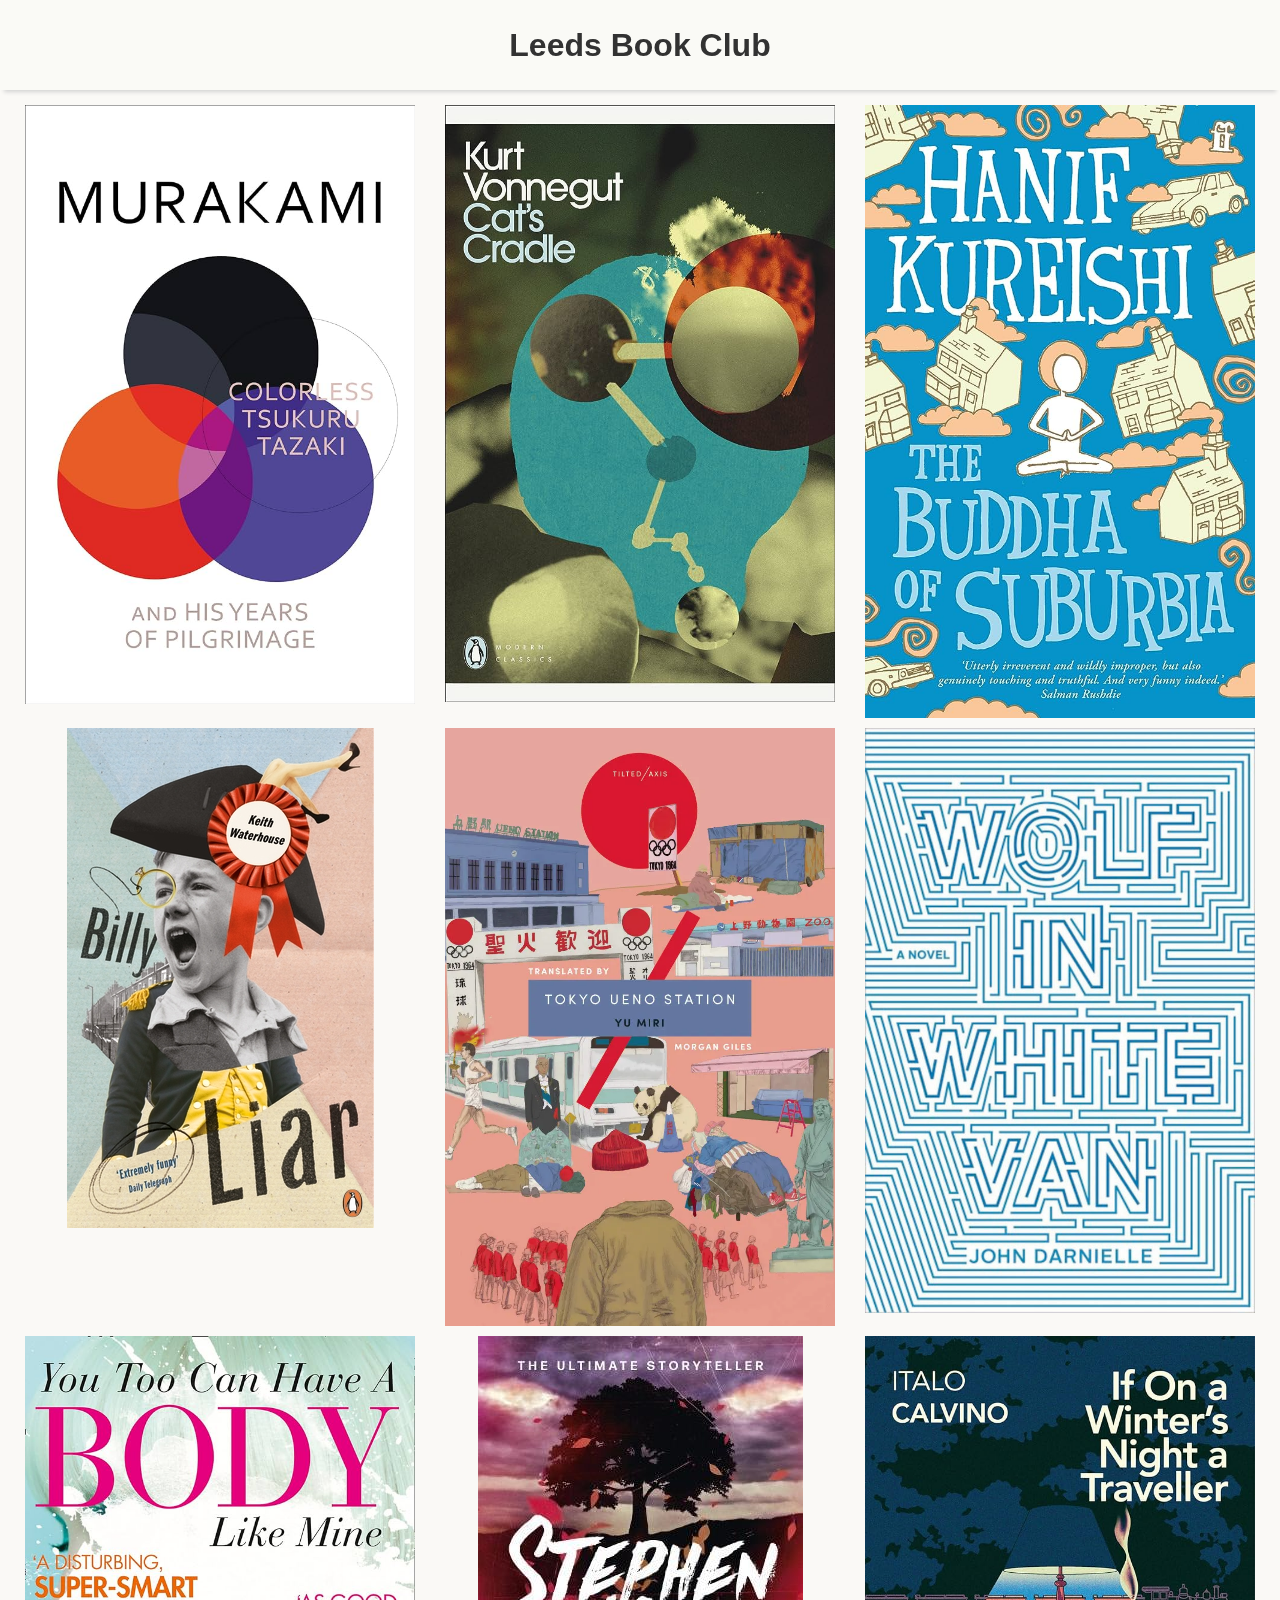
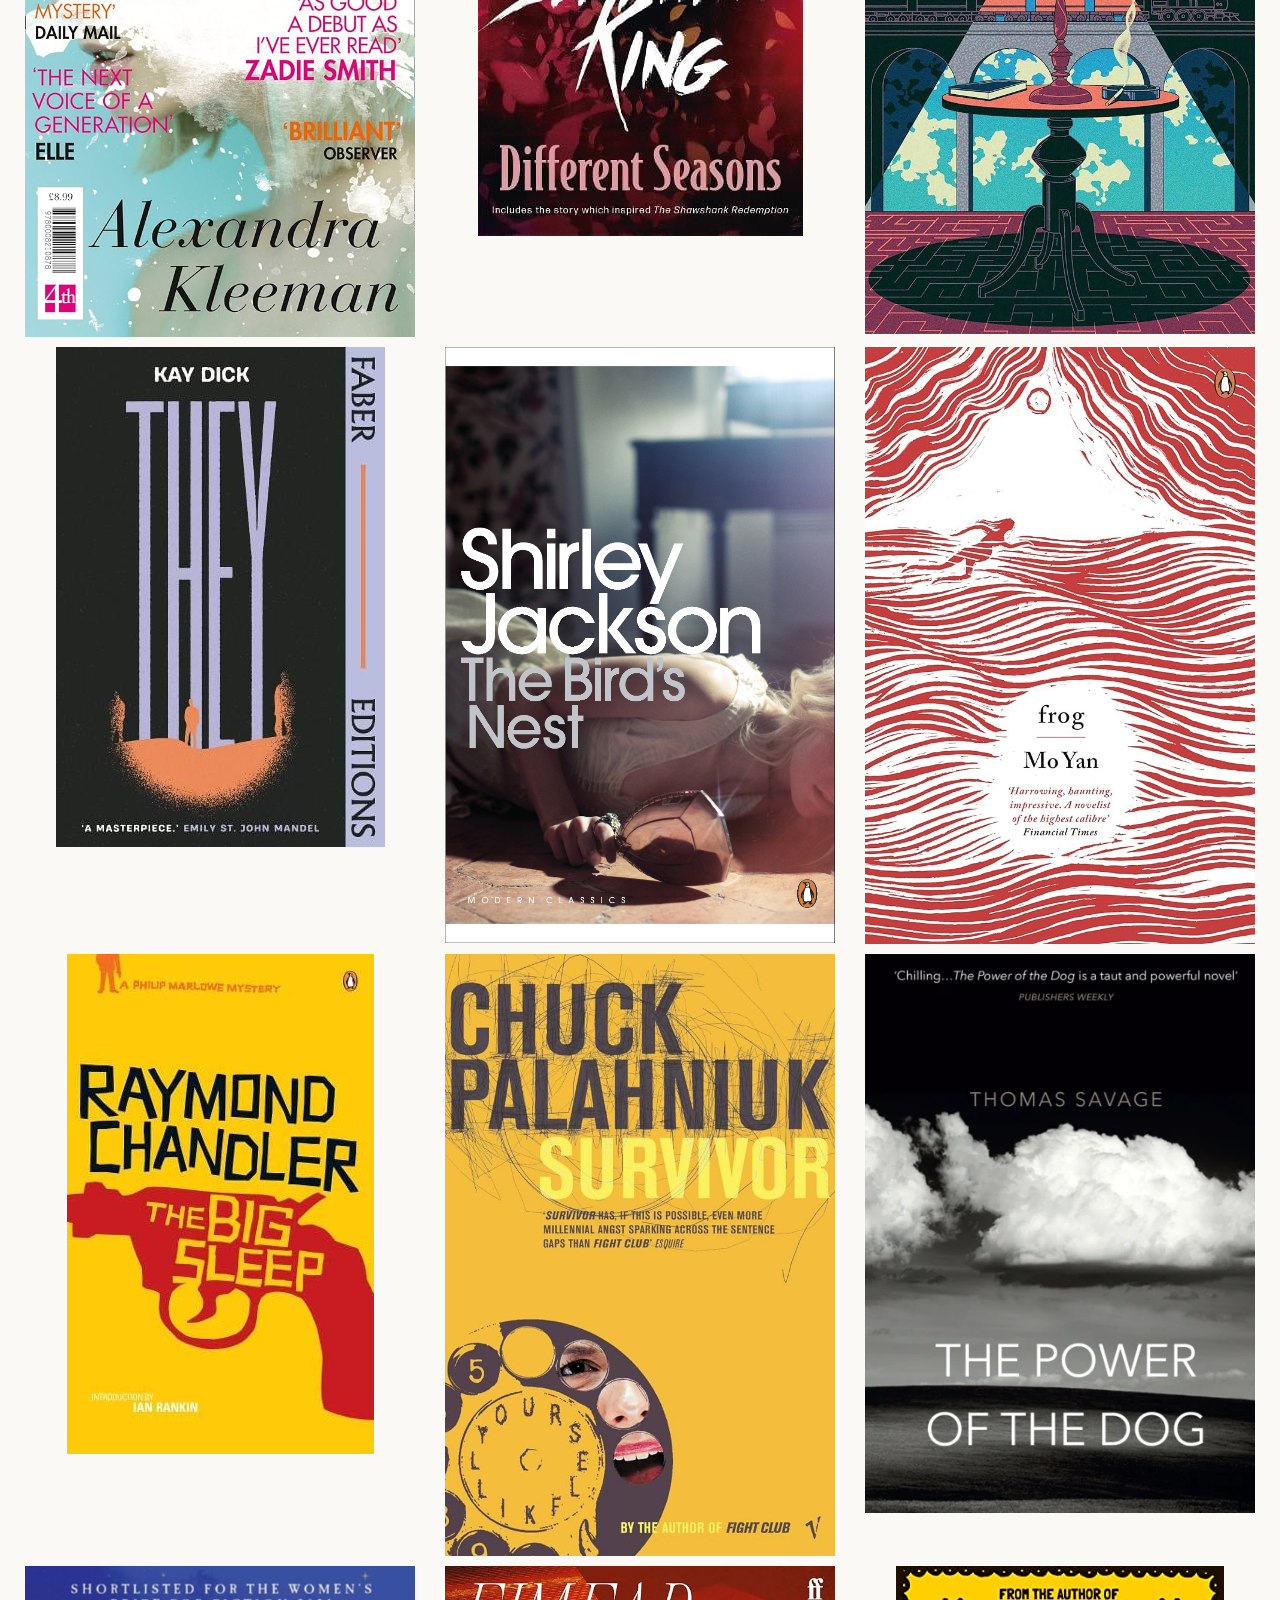
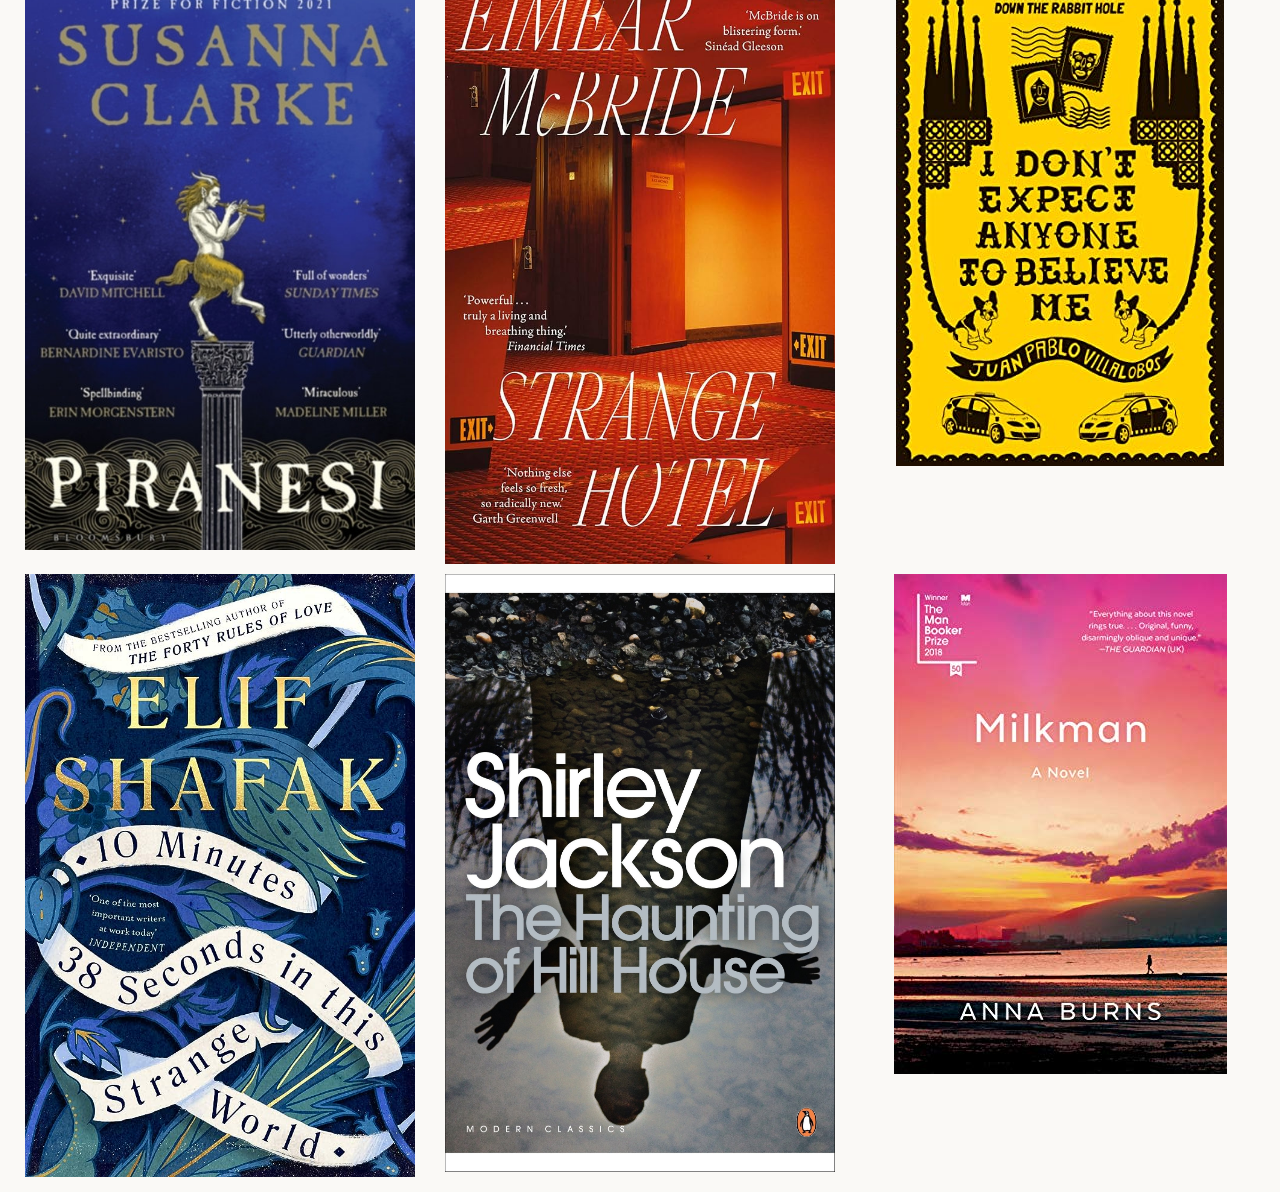
==== bookclub/index.html @ 80959ba6 "Added detail view" ====
<html>
    <head>
        <link rel="stylesheet" href="style.css">
        <title>Leeds Book Club</title>
        <link rel="icon" type="image/x-icon" href="/icons/favicon.ico">
        <script src="scripts.js"></script>
   </head>
   <body>
    <div class="header">
        <h1 onclick="reverseChildren()">Leeds Book Club</h1>
    </div>
    <div id="parent" class="grid-container">
        <div class="grid-item">
            <img src="covers/1.jpg"/>
        </div>
        <div class="grid-item">
            <img src="covers/2.jpg"/>
        </div>
        <div class="grid-item" >
            <img src="covers/3.jpg"/>
        </div>
        <div class="grid-item">
            <img src="covers/4.jpg"/>
        </div>
        <div class="grid-item">
            <img src="covers/5.webp"/>
        </div>
        <div class="grid-item">
            <img src="covers/6.jpg"/>
        </div>
        <div class="grid-item">
            <img src="covers/7.jpg"/>
        </div>
        <div class="grid-item">
            <img src="covers/8.jpg"/>
        </div>
        <div class="grid-item">
            <img src="covers/9.jpg"/>
        </div>
        <div class="grid-item">
            <img src="covers/10.jpg"/>
        </div>
        <div class="grid-item">
            <img src="covers/11.jpg"/>
        </div>
        <div class="grid-item">
            <img src="covers/12.jpg"/>
        </div>
        <div class="grid-item">
            <img src="covers/13.jpg"/>
        </div>
        <div class="grid-item">
            <img src="covers/14.jpg"/>
        </div>
        <div class="grid-item">
            <img src="covers/15.webp"/>
        </div>
        <div class="grid-item">
            <img src="covers/16.jpg"/>
        </div>
        <div class="grid-item">
            <img src="covers/17.jpg"/>
        </div>
        <div class="grid-item">
            <img src="covers/18.jpg"/>
        </div>
        <div class="grid-item">
            <img src="covers/19.jpg"/>
        </div>
        <div class="grid-item">
            <img src="covers/20.jpeg"/>
        </div>
        <div class="grid-item">
            <img src="covers/21.jpg"/>
        </div>
    </div>
    <div id="detailPopup" class="detail" style="display: none;">
        <div style="width: 50%; float:left">
            <img id="detailImage"/>
        </div>
        <div style="width: 50%; float:right">
            <button id="closeButton" onclick="closeDetail()">✖</button>
            <h2>Title</h2>
        </div>
    </div>
   </body>
</html>
---- bookclub/style.css ----
:root {
    color-scheme: light dark;
}

html {
    scroll-behavior: smooth;
  }

body{
    background-color:  rgb(250,249,246);
    margin: 0;
}

p{
    color: black;
    font-size: 10;
    font-family: Georgia, Helvetica, Arial, sans-serif;
}

.header
{
    height: 10%;
    width: 100%;
    position: sticky;
    top: 0;
    background: rgba(250,249,246, 0.9);
    backdrop-filter: blur(10px);
    -webkit-backdrop-filter: blur(10px);
    text-align:center;
    display:table;
    -webkit-box-shadow: 0 6px 4px -4px #D3D3D3;
    -moz-box-shadow: 0 6px 4px -4px #D3D3D3;
    box-shadow: 0 6px 4px -4px #D3D3D3;
}

@media (prefers-color-scheme: dark) {
    body {
      color: #eee;
      background: #121212;
    }
}

@media (prefers-color-scheme: dark) {
    .header
    {
        position: sticky;
        top: 0;
        background: rgba(52,50,49,0.7);
        backdrop-filter: blur(10px);
        -webkit-backdrop-filter: blur(10px);
    }
}

h1{
    font-family: Georgia, Helvetica, Arial, sans-serif;
    color: #323232;
    margin:0;
    padding:0;
    vertical-align:middle;
    display:table-cell;
}

p{
    text-align: center;
    font-family: Helvetica, Arial, sans-serif;
    color: #343231;
}

img
{
    display: block;
    width: auto;
    height: auto;
    max-width: 95%;
    margin: auto;
}
@media only screen and (min-width: 480px) {
    /* styles for browsers larger than 480px; */
    .grid-container {
        display: grid;
        grid-template-columns: auto;
        padding: 10px;
        margin-top: 0;
    }
}

@media only screen and (min-width: 960px) {
    /* styles for browsers larger than 960px; */
    .grid-container {
        display: grid;
        grid-template-columns: auto auto auto;
        padding: 10px;
        margin-top: 0;
    }
}

@media only screen and (min-width: 1440px) {
    /* styles for browsers larger than 1440px; */
    .grid-container {
        display: grid;
        grid-template-columns: auto auto auto auto;
        padding: 10px;
        margin-top: 0;
    }
}

@media only screen and (min-width: 2000px) {
    /* styles for browsers larger than 2000px; */
    .grid-container {
        display: grid;
        grid-template-columns: auto auto auto auto;
        padding: 10px;
        margin-top: 0;
    }
}

  .grid-item {
    text-align: center;
    margin: 5px;
  }

  .sort{
    height: 50%;
    width: 50%;
    background-color: aqua;
  }

.detail
  {
    background: rgba(250,249,246, 0.9);
    backdrop-filter: blur(10px);
    -webkit-backdrop-filter: blur(10px);
    position: fixed;
    top: 50%;
    left: 50%;
    -webkit-transform: translate(-50%, -50%);
    transform: translate(-50%, -50%);
    width: 70%;
    height: 70%;
  }

  @media (prefers-color-scheme: dark) {
    .detail
  {
    background: rgba(52,50,49,0.9);
    backdrop-filter: blur(10px);
    -webkit-backdrop-filter: blur(10px);
    position: fixed;
    top: 50%;
    left: 50%;
    -webkit-transform: translate(-50%, -50%);
    transform: translate(-50%, -50%);
    width: 70%;
    height: 70%;
  }
}

#detailImage{
    height:100%;
}

#closeButton{
    float: right;
    top: 0;
}
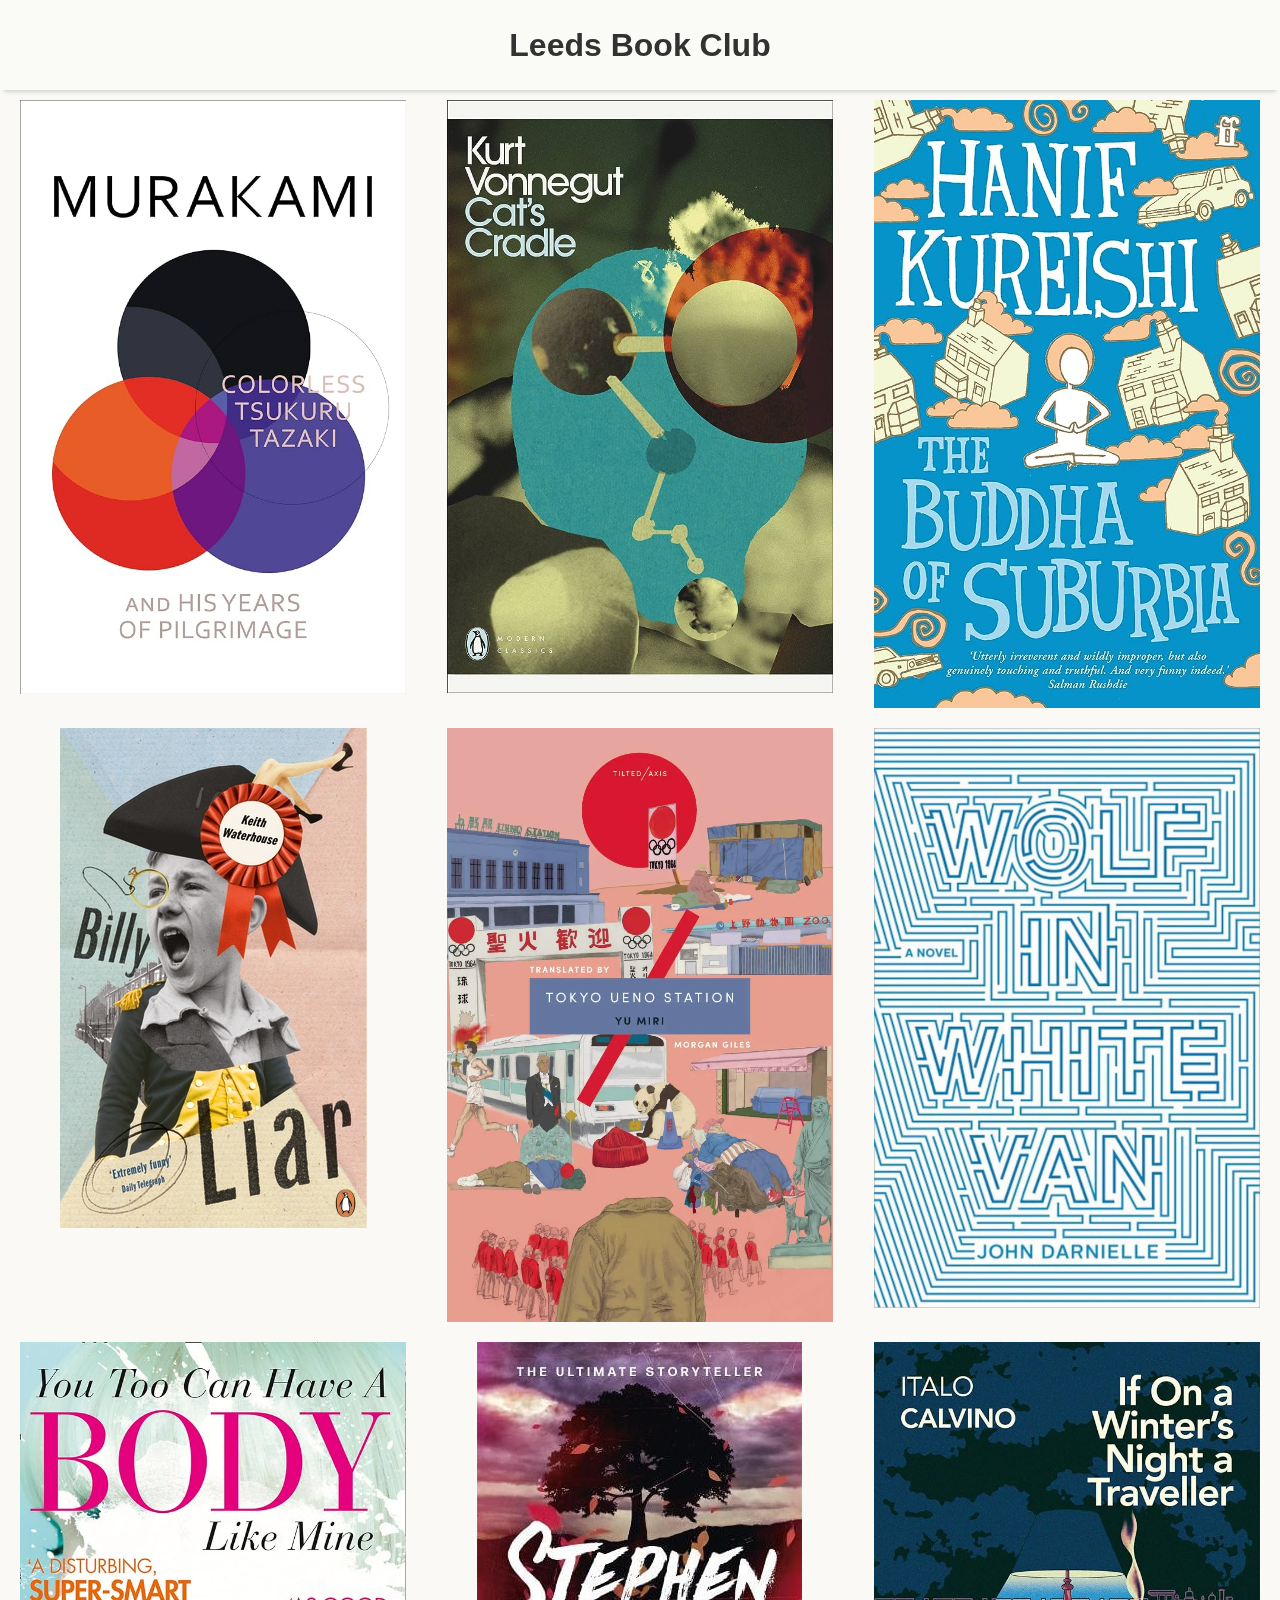
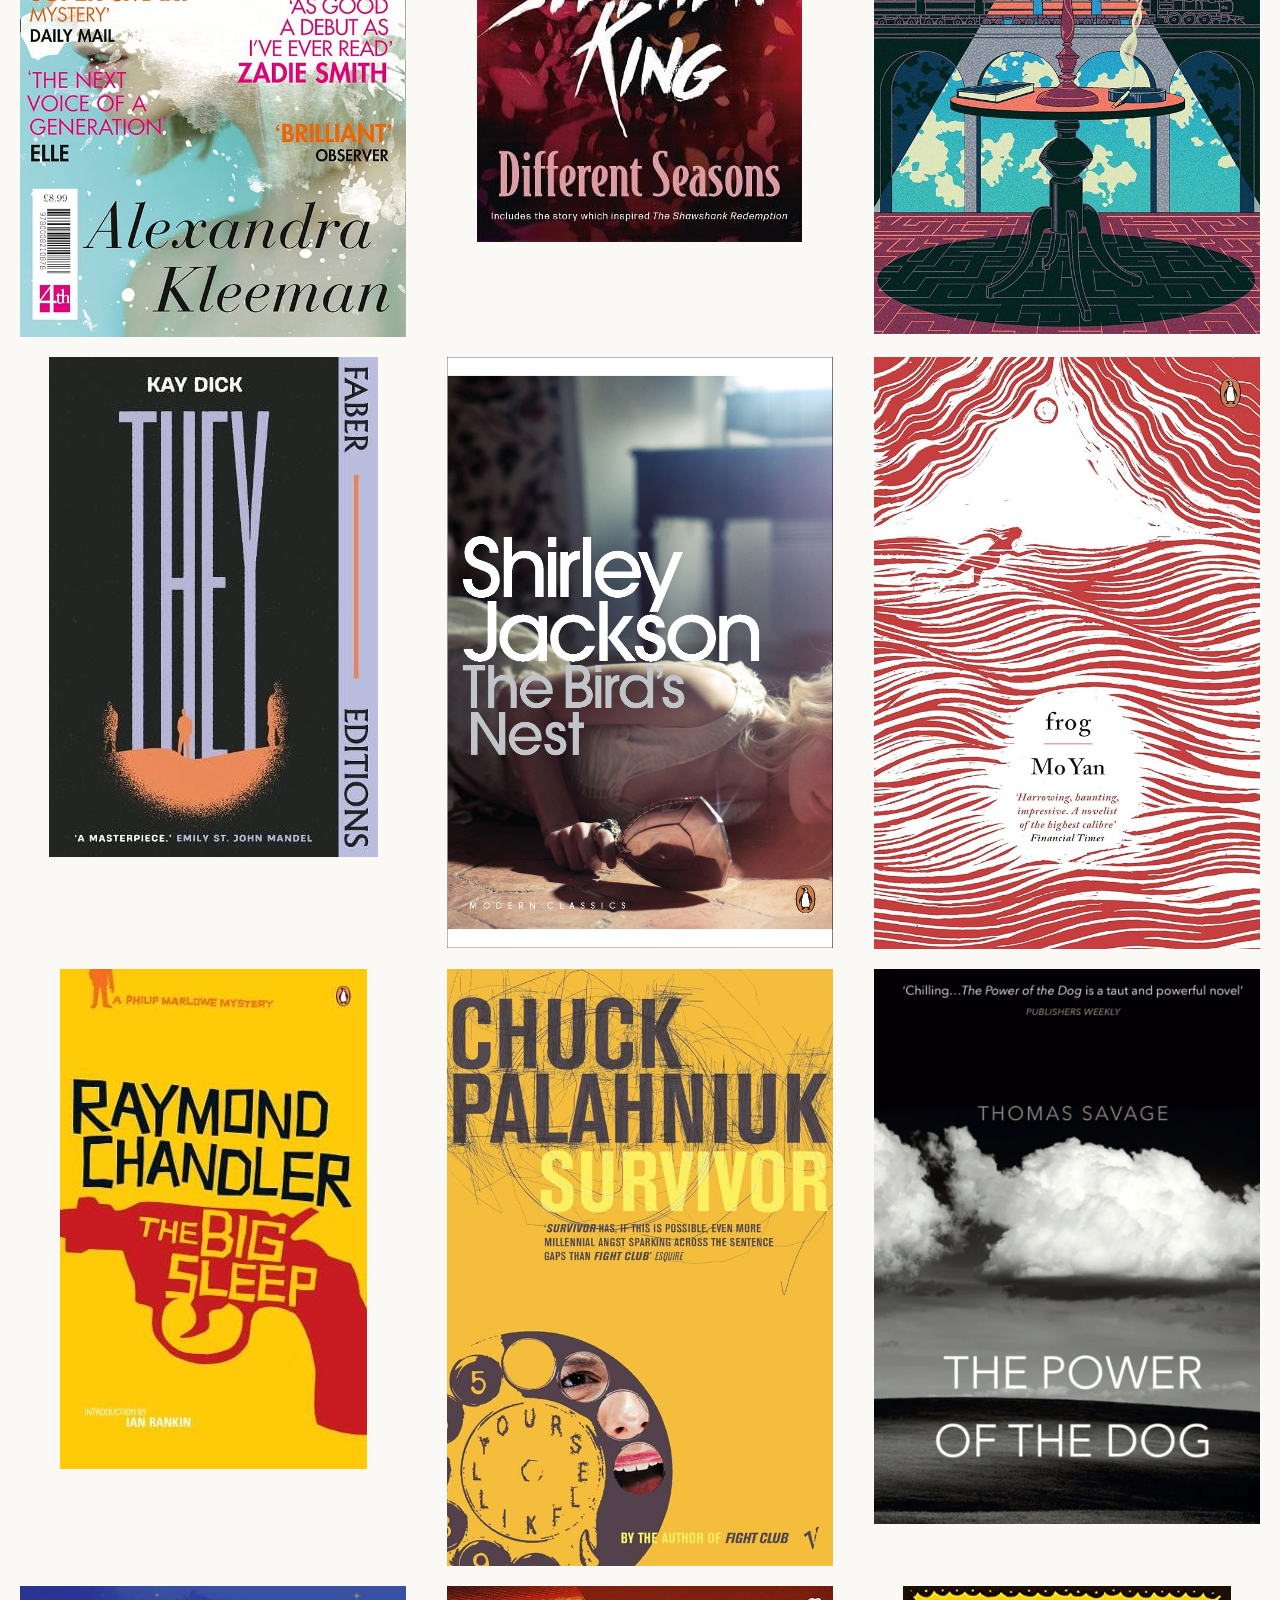
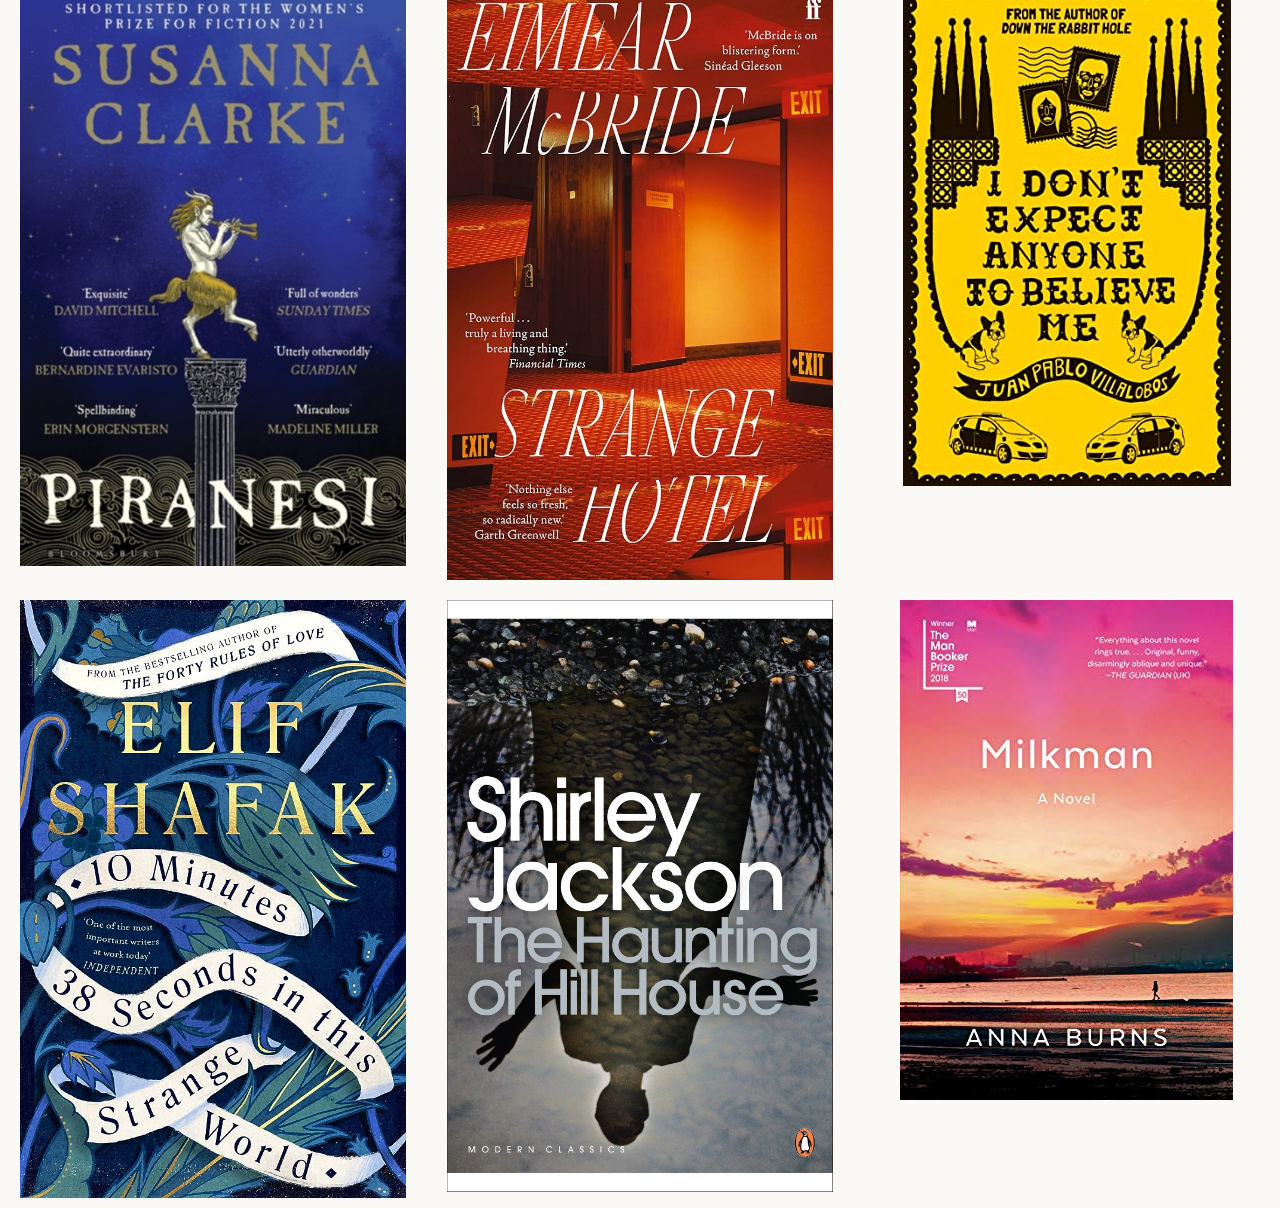
==== commit c776766d: "Fixed style" ====
--- a/bookclub/index.html
+++ b/bookclub/index.html
@@ -10,77 +10,105 @@
         <h1 onclick="reverseChildren()">Leeds Book Club</h1>
     </div>
     <div id="parent" class="grid-container">
-        <div class="grid-item">
+        <ul class="grid-item">
             <img src="covers/1.jpg"/>
-        </div>
-        <div class="grid-item">
+        </ul>
+        <ul class="grid-item">
             <img src="covers/2.jpg"/>
-        </div>
-        <div class="grid-item" >
+        </ul>
+        <ul class="grid-item" >
             <img src="covers/3.jpg"/>
-        </div>
-        <div class="grid-item">
+        </ul>
+        <ul class="grid-item">
             <img src="covers/4.jpg"/>
-        </div>
-        <div class="grid-item">
+        </ul>
+        <ul class="grid-item">
             <img src="covers/5.webp"/>
-        </div>
-        <div class="grid-item">
+        </ul>
+        <ul class="grid-item">
             <img src="covers/6.jpg"/>
-        </div>
-        <div class="grid-item">
+        </ul>
+        <ul class="grid-item">
             <img src="covers/7.jpg"/>
-        </div>
-        <div class="grid-item">
+        </ul>
+        <ul class="grid-item">
             <img src="covers/8.jpg"/>
-        </div>
-        <div class="grid-item">
+        </ul>
+        <ul class="grid-item">
             <img src="covers/9.jpg"/>
-        </div>
-        <div class="grid-item">
+        </ul>
+        <ul class="grid-item">
             <img src="covers/10.jpg"/>
-        </div>
-        <div class="grid-item">
+        </ul>
+        <ul class="grid-item">
             <img src="covers/11.jpg"/>
-        </div>
-        <div class="grid-item">
+        </ul>
+        <ul class="grid-item">
             <img src="covers/12.jpg"/>
-        </div>
-        <div class="grid-item">
+        </ul>
+        <ul class="grid-item">
             <img src="covers/13.jpg"/>
-        </div>
-        <div class="grid-item">
+        </ul>
+        <ul class="grid-item">
             <img src="covers/14.jpg"/>
-        </div>
-        <div class="grid-item">
+        </ul>
+        <ul class="grid-item">
             <img src="covers/15.webp"/>
-        </div>
-        <div class="grid-item">
+        </ul>
+        <ul class="grid-item">
             <img src="covers/16.jpg"/>
-        </div>
-        <div class="grid-item">
+        </ul>
+        <ul class="grid-item">
             <img src="covers/17.jpg"/>
-        </div>
-        <div class="grid-item">
+        </ul>
+        <ul class="grid-item">
             <img src="covers/18.jpg"/>
-        </div>
-        <div class="grid-item">
+        </ul>
+        <ul class="grid-item">
             <img src="covers/19.jpg"/>
-        </div>
-        <div class="grid-item">
+        </ul>
+        <ul class="grid-item">
             <img src="covers/20.jpeg"/>
-        </div>
-        <div class="grid-item">
+        </ul>
+        <ul class="grid-item">
             <img src="covers/21.jpg"/>
-        </div>
+        </ul>
     </div>
     <div id="detailPopup" class="detail" style="display: none;">
         <div style="width: 50%; float:left">
             <img id="detailImage"/>
         </div>
-        <div style="width: 50%; float:right">
+        <div style="width: 45%; float:right;">
             <button id="closeButton" onclick="closeDetail()">✖</button>
-            <h2>Title</h2>
+            <div style="height: 100%; overflow: scroll;">
+                <h2>This is the book title</h2>
+                <h2>Author Name</h3>
+                <p>
+                    Lorem ipsum dolor sit amet, consectetur adipiscing elit. Cras vel augue pellentesque, suscipit turpis a, venenatis lorem. Aliquam commodo mollis dolor sit amet tincidunt. Integer dolor mauris, eleifend vitae nibh eu, finibus auctor ex. Nulla dictum felis vitae mi tincidunt pharetra. Vivamus commodo rhoncus odio, id gravida leo rhoncus a. Vestibulum at mauris quam. Duis facilisis dignissim dui, sit amet pulvinar leo ultrices egestas. In ut augue dictum, varius augue sit amet, aliquam nunc. Nullam fermentum ligula in ante bibendum cursus. Suspendisse potenti. Aliquam vel sem nisi.
+
+                    Duis vestibulum mauris libero. Praesent id pharetra metus. In egestas nisl eget elit mollis volutpat. Etiam ullamcorper dui mollis elit vestibulum molestie. Pellentesque imperdiet suscipit lacus, vitae auctor nulla. Proin cursus dignissim elit. Vivamus vel libero malesuada, venenatis mi a, ultricies neque. Sed at lobortis lectus, eget euismod nulla. Quisque mollis blandit magna, non cursus sapien gravida volutpat. Pellentesque et odio velit.
+
+                    Sed eget ante at massa venenatis hendrerit sed sit amet metus. In hac habitasse platea dictumst. Vestibulum feugiat fermentum rhoncus. Vivamus vel velit urna. Aliquam nec sodales elit. Donec mi neque, fermentum ac sapien sed, porta porta ante. Aliquam erat volutpat. Phasellus ut sapien ac nibh porttitor efficitur sit amet sed elit. In sodales varius lacinia. Donec lacus dolor, dignissim sed est eu, commodo rutrum ligula. Nullam in pulvinar leo. Morbi ac turpis in nunc finibus condimentum egestas in elit. Proin commodo posuere nisi nec ornare. Nulla sed cursus felis. Nulla dapibus enim id mauris vehicula vulputate.
+
+                    Lorem ipsum dolor sit amet, consectetur adipiscing elit. Cras vel augue pellentesque, suscipit turpis a, venenatis lorem. Aliquam commodo mollis dolor sit amet tincidunt. Integer dolor mauris, eleifend vitae nibh eu, finibus auctor ex. Nulla dictum felis vitae mi tincidunt pharetra. Vivamus commodo rhoncus odio, id gravida leo rhoncus a. Vestibulum at mauris quam. Duis facilisis dignissim dui, sit amet pulvinar leo ultrices egestas. In ut augue dictum, varius augue sit amet, aliquam nunc. Nullam fermentum ligula in ante bibendum cursus. Suspendisse potenti. Aliquam vel sem nisi.
+
+                    Duis vestibulum mauris libero. Praesent id pharetra metus. In egestas nisl eget elit mollis volutpat. Etiam ullamcorper dui mollis elit vestibulum molestie. Pellentesque imperdiet suscipit lacus, vitae auctor nulla. Proin cursus dignissim elit. Vivamus vel libero malesuada, venenatis mi a, ultricies neque. Sed at lobortis lectus, eget euismod nulla. Quisque mollis blandit magna, non cursus sapien gravida volutpat. Pellentesque et odio velit.
+
+                    Sed eget ante at massa venenatis hendrerit sed sit amet metus. In hac habitasse platea dictumst. Vestibulum feugiat fermentum rhoncus. Vivamus vel velit urna. Aliquam nec sodales elit. Donec mi neque, fermentum ac sapien sed, porta porta ante. Aliquam erat volutpat. Phasellus ut sapien ac nibh porttitor efficitur sit amet sed elit. In sodales varius lacinia. Donec lacus dolor, dignissim sed est eu, commodo rutrum ligula. Nullam in pulvinar leo. Morbi ac turpis in nunc finibus condimentum egestas in elit. Proin commodo posuere nisi nec ornare. Nulla sed cursus felis. Nulla dapibus enim id mauris vehicula vulputate.
+
+                    Lorem ipsum dolor sit amet, consectetur adipiscing elit. Cras vel augue pellentesque, suscipit turpis a, venenatis lorem. Aliquam commodo mollis dolor sit amet tincidunt. Integer dolor mauris, eleifend vitae nibh eu, finibus auctor ex. Nulla dictum felis vitae mi tincidunt pharetra. Vivamus commodo rhoncus odio, id gravida leo rhoncus a. Vestibulum at mauris quam. Duis facilisis dignissim dui, sit amet pulvinar leo ultrices egestas. In ut augue dictum, varius augue sit amet, aliquam nunc. Nullam fermentum ligula in ante bibendum cursus. Suspendisse potenti. Aliquam vel sem nisi.
+
+                    Duis vestibulum mauris libero. Praesent id pharetra metus. In egestas nisl eget elit mollis volutpat. Etiam ullamcorper dui mollis elit vestibulum molestie. Pellentesque imperdiet suscipit lacus, vitae auctor nulla. Proin cursus dignissim elit. Vivamus vel libero malesuada, venenatis mi a, ultricies neque. Sed at lobortis lectus, eget euismod nulla. Quisque mollis blandit magna, non cursus sapien gravida volutpat. Pellentesque et odio velit.
+
+                    Sed eget ante at massa venenatis hendrerit sed sit amet metus. In hac habitasse platea dictumst. Vestibulum feugiat fermentum rhoncus. Vivamus vel velit urna. Aliquam nec sodales elit. Donec mi neque, fermentum ac sapien sed, porta porta ante. Aliquam erat volutpat. Phasellus ut sapien ac nibh porttitor efficitur sit amet sed elit. In sodales varius lacinia. Donec lacus dolor, dignissim sed est eu, commodo rutrum ligula. Nullam in pulvinar leo. Morbi ac turpis in nunc finibus condimentum egestas in elit. Proin commodo posuere nisi nec ornare. Nulla sed cursus felis. Nulla dapibus enim id mauris vehicula vulputate.
+                    
+                    Lorem ipsum dolor sit amet, consectetur adipiscing elit. Cras vel augue pellentesque, suscipit turpis a, venenatis lorem. Aliquam commodo mollis dolor sit amet tincidunt. Integer dolor mauris, eleifend vitae nibh eu, finibus auctor ex. Nulla dictum felis vitae mi tincidunt pharetra. Vivamus commodo rhoncus odio, id gravida leo rhoncus a. Vestibulum at mauris quam. Duis facilisis dignissim dui, sit amet pulvinar leo ultrices egestas. In ut augue dictum, varius augue sit amet, aliquam nunc. Nullam fermentum ligula in ante bibendum cursus. Suspendisse potenti. Aliquam vel sem nisi.
+
+                    Duis vestibulum mauris libero. Praesent id pharetra metus. In egestas nisl eget elit mollis volutpat. Etiam ullamcorper dui mollis elit vestibulum molestie. Pellentesque imperdiet suscipit lacus, vitae auctor nulla. Proin cursus dignissim elit. Vivamus vel libero malesuada, venenatis mi a, ultricies neque. Sed at lobortis lectus, eget euismod nulla. Quisque mollis blandit magna, non cursus sapien gravida volutpat. Pellentesque et odio velit.
+
+                    Sed eget ante at massa venenatis hendrerit sed sit amet metus. In hac habitasse platea dictumst. Vestibulum feugiat fermentum rhoncus. Vivamus vel velit urna. Aliquam nec sodales elit. Donec mi neque, fermentum ac sapien sed, porta porta ante. Aliquam erat volutpat. Phasellus ut sapien ac nibh porttitor efficitur sit amet sed elit. In sodales varius lacinia. Donec lacus dolor, dignissim sed est eu, commodo rutrum ligula. Nullam in pulvinar leo. Morbi ac turpis in nunc finibus condimentum egestas in elit. Proin commodo posuere nisi nec ornare. Nulla sed cursus felis. Nulla dapibus enim id mauris vehicula vulputate.
+                </p>
+            </div>
         </div>
     </div>
    </body>
--- a/bookclub/style.css
+++ b/bookclub/style.css
@@ -1,3 +1,8 @@
+* {
+    padding: 0;
+    margin: 0;
+}
+
 :root {
     color-scheme: light dark;
 }
@@ -15,6 +20,22 @@
     color: black;
     font-size: 10;
     font-family: Georgia, Helvetica, Arial, sans-serif;
+    text-align: start !important;
+    text-align: -moz-start;
+    text-align: -webkit-start;
+    padding-right: 10;
+}
+
+@media (prefers-color-scheme: dark) {
+    p{
+        color: #eee;
+        font-size: 10;
+        font-family: Georgia, Helvetica, Arial, sans-serif;
+        text-align: start !important;
+        text-align: -moz-start;
+        text-align: -webkit-start;
+        padding-right: 10;
+    }
 }
 
 .header
@@ -31,6 +52,7 @@
     -webkit-box-shadow: 0 6px 4px -4px #D3D3D3;
     -moz-box-shadow: 0 6px 4px -4px #D3D3D3;
     box-shadow: 0 6px 4px -4px #D3D3D3;
+    z-index: 99;
 }
 
 @media (prefers-color-scheme: dark) {
@@ -48,6 +70,10 @@
         background: rgba(52,50,49,0.7);
         backdrop-filter: blur(10px);
         -webkit-backdrop-filter: blur(10px);
+        -webkit-box-shadow: 0 6px 4px -4px rgb(52,50,49);
+        -moz-box-shadow: 0 6px 4px -4px rgb(52,50,49);
+        box-shadow: 0 6px 4px -4px rgb(52,50,49);
+        z-index: 99;
     }
 }
 
@@ -60,26 +86,41 @@
     display:table-cell;
 }
 
-p{
-    text-align: center;
-    font-family: Helvetica, Arial, sans-serif;
-    color: #343231;
+@media (prefers-color-scheme: dark) {
+    h1{
+        font-family: Georgia, Helvetica, Arial, sans-serif;
+        color: #eee;
+        margin:0;
+        padding:0;
+        vertical-align:middle;
+        display:table-cell;
+    }
 }
 
 img
 {
-    display: block;
+    display: inline-block;
     width: auto;
     height: auto;
     max-width: 95%;
-    margin: auto;
-}
+    margin-left: auto;
+    margin-right: auto;
+    object-fit: fill;
+    opacity: 1;
+	-webkit-transition: .3s ease-in-out;
+	transition: .3s ease-in-out;
+}
+
+img:hover
+{
+    opacity: .5;
+}
+
 @media only screen and (min-width: 480px) {
     /* styles for browsers larger than 480px; */
     .grid-container {
         display: grid;
-        grid-template-columns: auto;
-        padding: 10px;
+        grid-template-columns: auto auto;
         margin-top: 0;
     }
 }
@@ -89,7 +130,6 @@
     .grid-container {
         display: grid;
         grid-template-columns: auto auto auto;
-        padding: 10px;
         margin-top: 0;
     }
 }
@@ -99,7 +139,6 @@
     .grid-container {
         display: grid;
         grid-template-columns: auto auto auto auto;
-        padding: 10px;
         margin-top: 0;
     }
 }
@@ -109,21 +148,20 @@
     .grid-container {
         display: grid;
         grid-template-columns: auto auto auto auto;
-        padding: 10px;
-        margin-top: 0;
-    }
-}
-
-  .grid-item {
+        margin-top: 0;
+    }
+}
+
+.grid-item {
     text-align: center;
-    margin: 5px;
-  }
-
-  .sort{
+    margin: 10px;
+}
+
+.sort{
     height: 50%;
     width: 50%;
     background-color: aqua;
-  }
+}
 
 .detail
   {
@@ -156,10 +194,19 @@
 }
 
 #detailImage{
-    height:100%;
+    width: 100%;
+    height: 100%;
+    max-width: none;
+    max-height: none;
+    min-height: 100%;
+    min-width: 100%;
+    object-fit: contain;
+    flex: 1;
 }
 
 #closeButton{
     float: right;
     top: 0;
+    padding: 10px;
+    margin: 10;
 }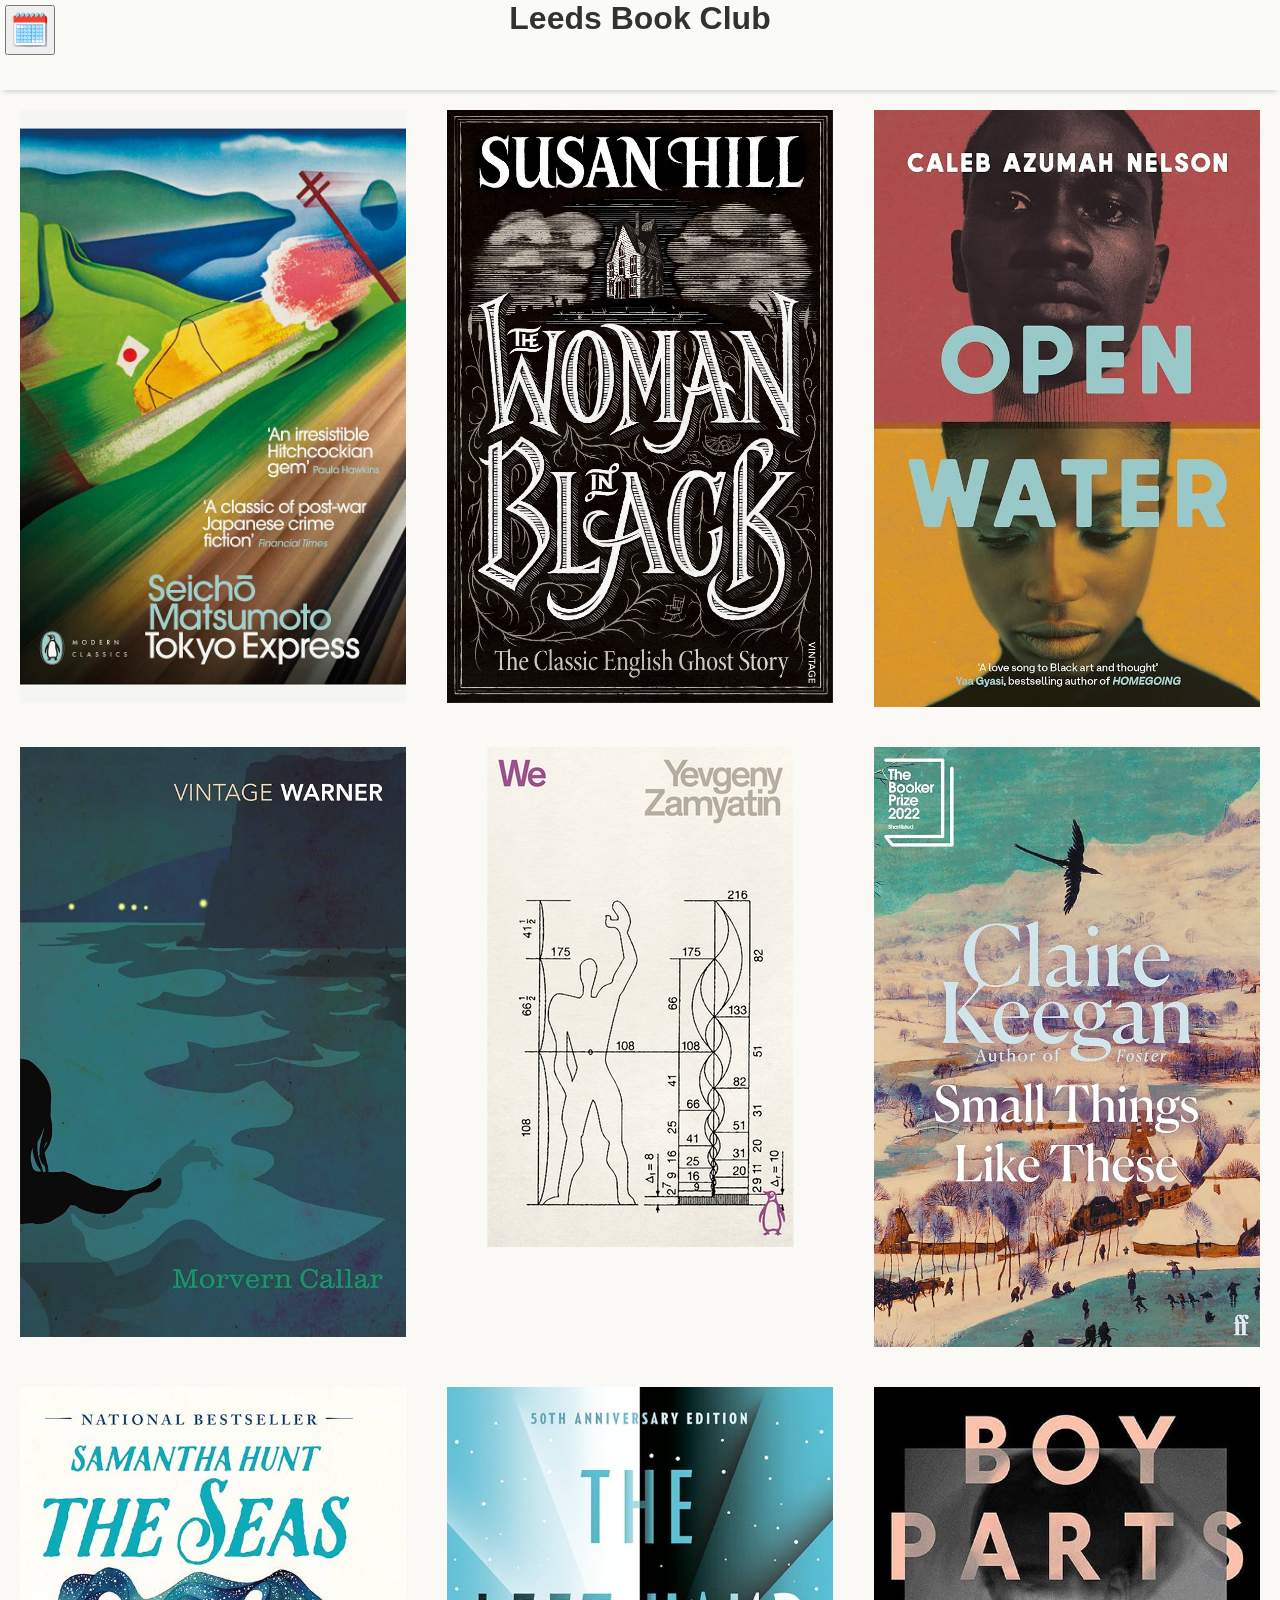
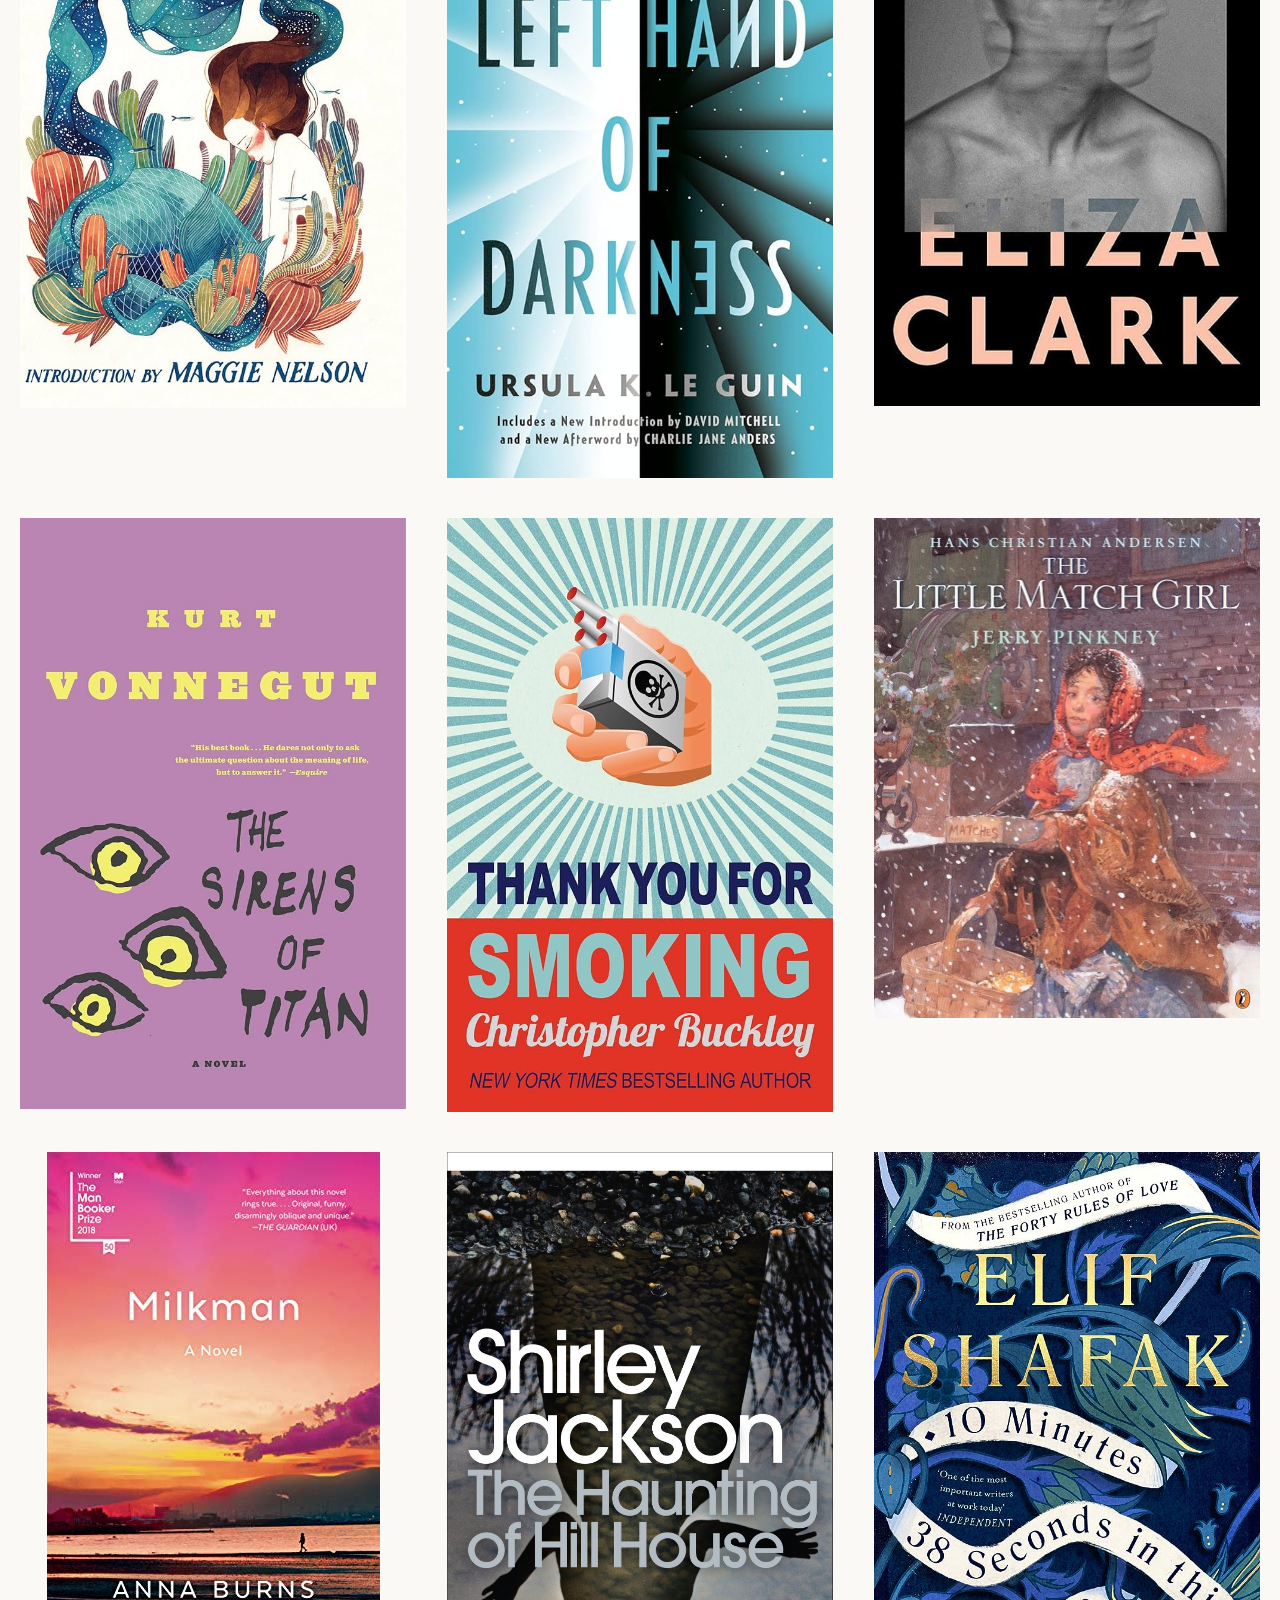
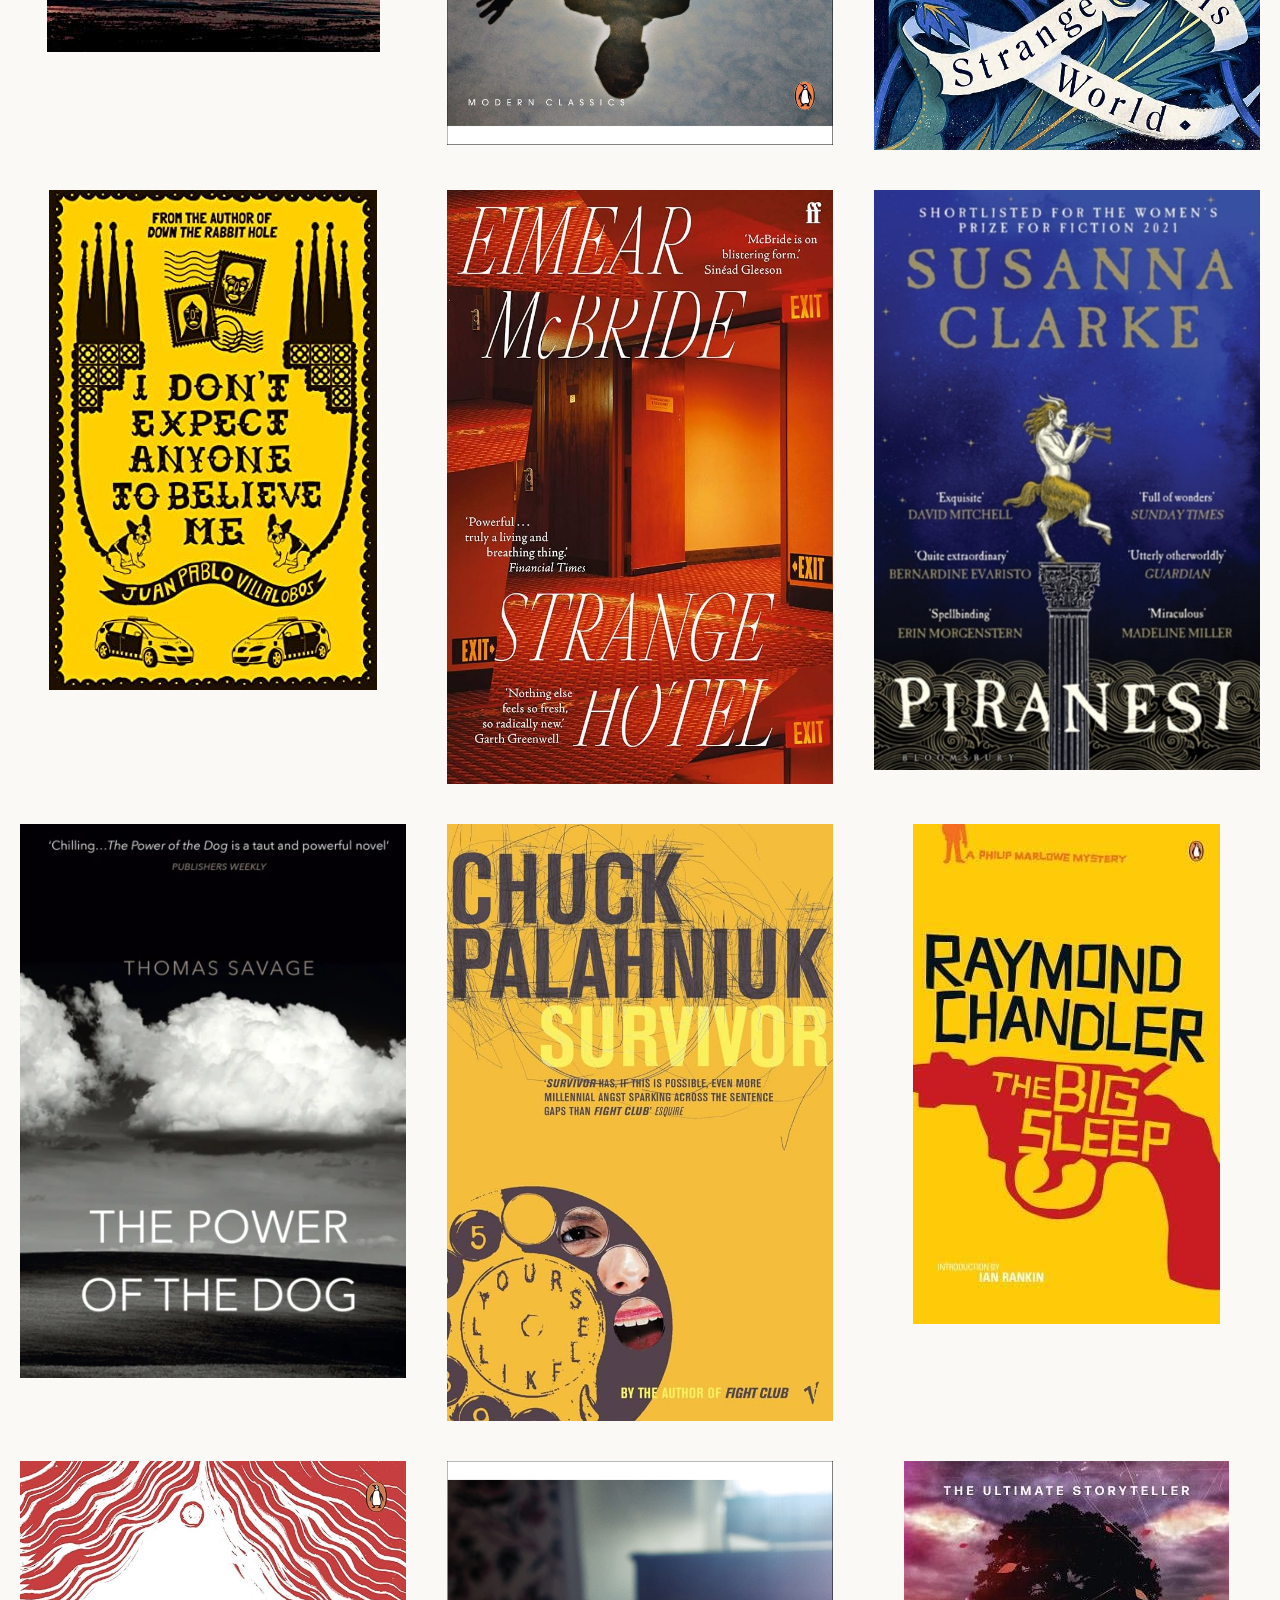
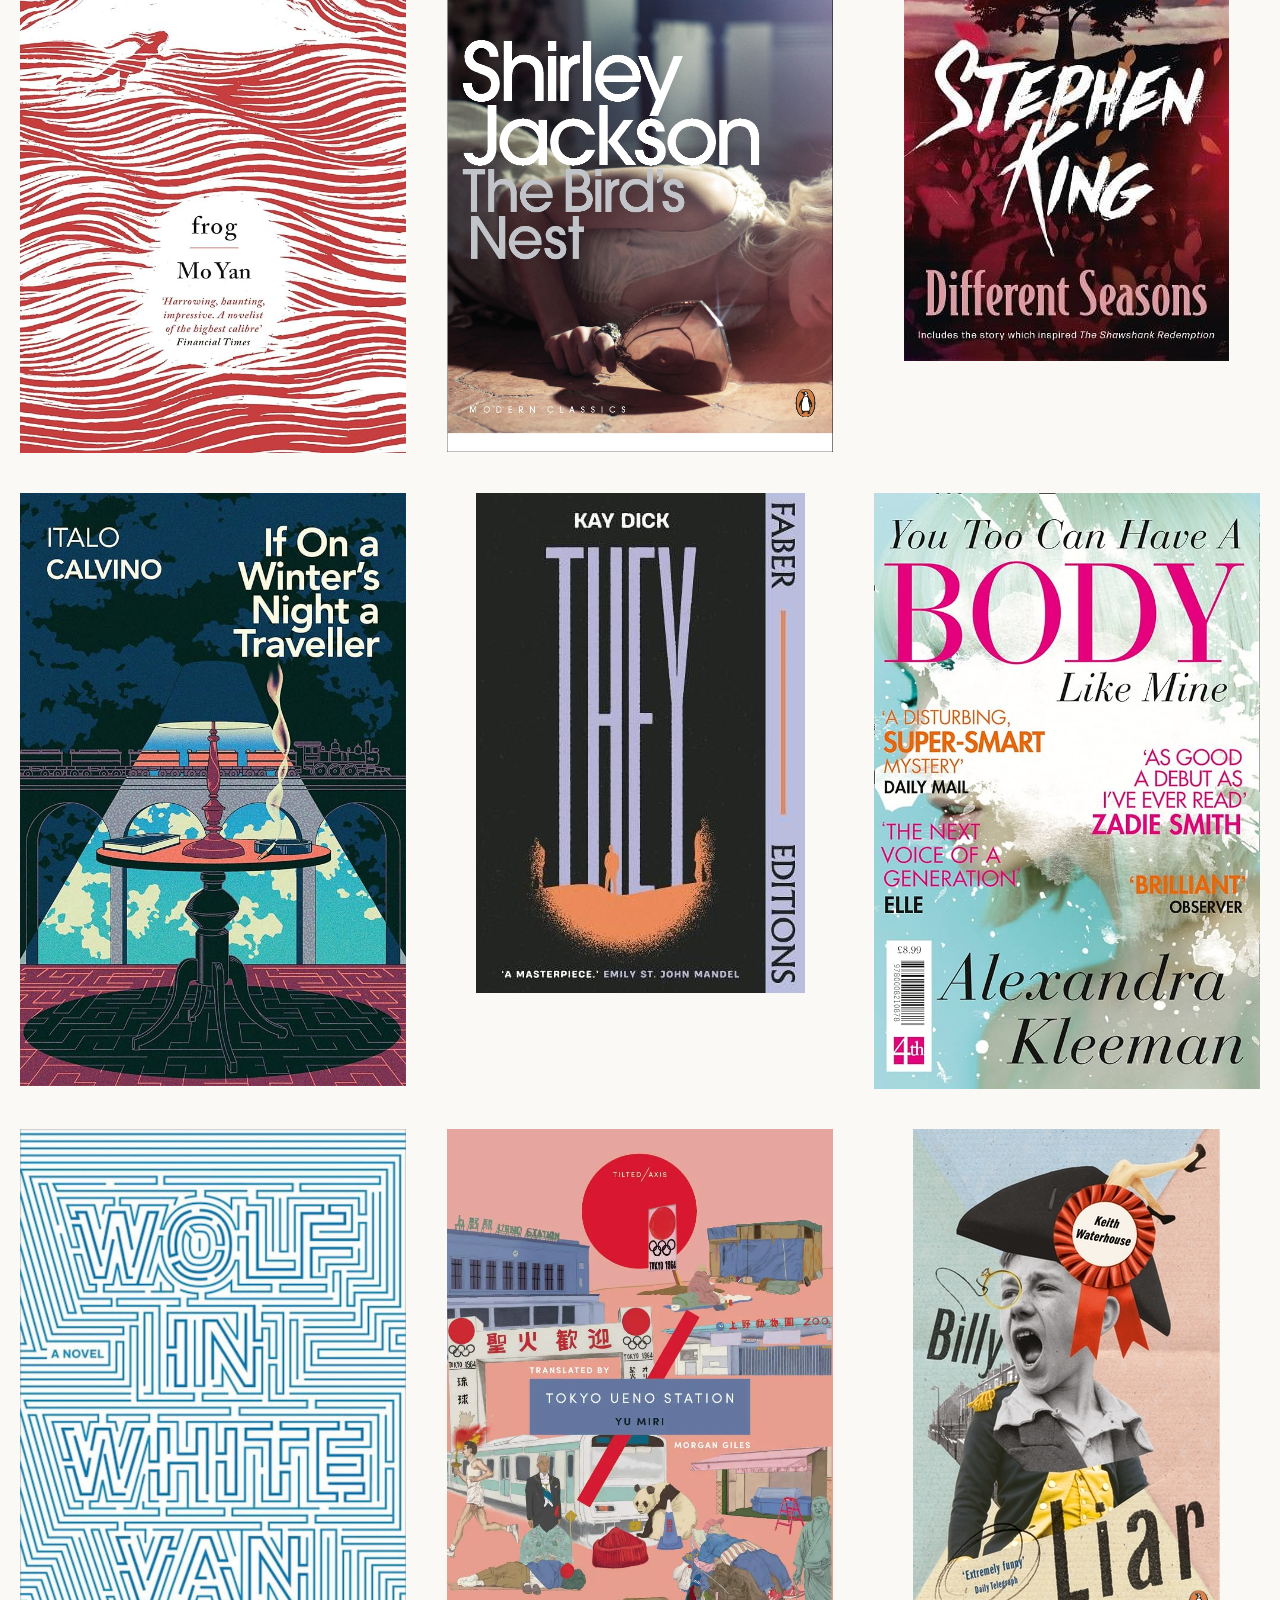
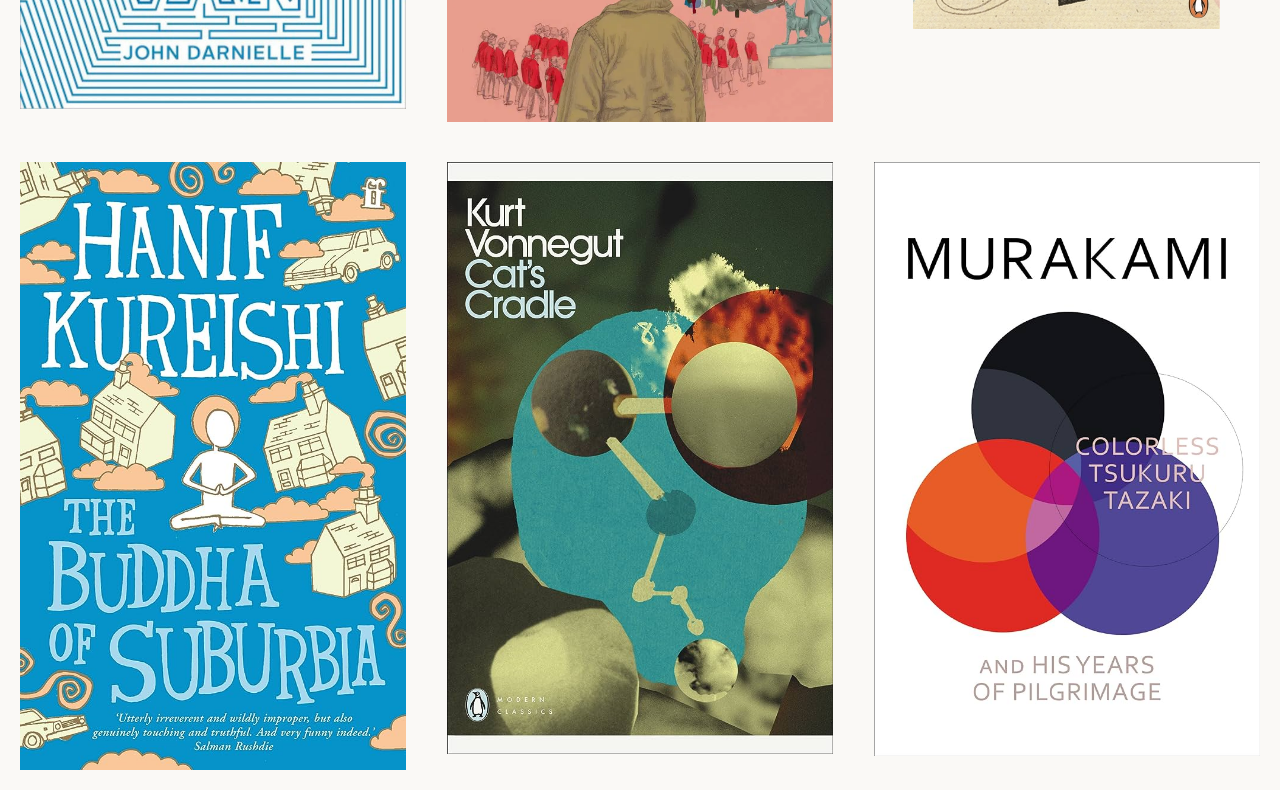
==== commit 9850eb99: "Added calendar subscription button" ====
--- a/bookclub/index.html
+++ b/bookclub/index.html
@@ -7,72 +7,14 @@
    </head>
    <body>
     <div class="header">
-        <h1 onclick="reverseChildren()">Leeds Book Club</h1>
+        <div class="calendar">
+            <button id="calendar-button" onclick="window.location.href='webcal://p127-caldav.icloud.com/published/2/MTAwNDA0MDgzODEwMDQwNN0zfRFHUPZTDfpGG_C6USL32Bzsx21xLCaOhJBVp1E29ikBX0OxW1KMqXPNgm64qR7Tjh4McqFedmDCd0NLTmw'">🗓️</button>
+        </div>
+        <div class="title">
+            <h1 id="title-text" onclick="reverseChildren()">Leeds Book Club</h1>
+        </div>
     </div>
     <div id="parent" class="grid-container">
-        <ul class="grid-item">
-            <img src="covers/1.jpg"/>
-        </ul>
-        <ul class="grid-item">
-            <img src="covers/2.jpg"/>
-        </ul>
-        <ul class="grid-item" >
-            <img src="covers/3.jpg"/>
-        </ul>
-        <ul class="grid-item">
-            <img src="covers/4.jpg"/>
-        </ul>
-        <ul class="grid-item">
-            <img src="covers/5.webp"/>
-        </ul>
-        <ul class="grid-item">
-            <img src="covers/6.jpg"/>
-        </ul>
-        <ul class="grid-item">
-            <img src="covers/7.jpg"/>
-        </ul>
-        <ul class="grid-item">
-            <img src="covers/8.jpg"/>
-        </ul>
-        <ul class="grid-item">
-            <img src="covers/9.jpg"/>
-        </ul>
-        <ul class="grid-item">
-            <img src="covers/10.jpg"/>
-        </ul>
-        <ul class="grid-item">
-            <img src="covers/11.jpg"/>
-        </ul>
-        <ul class="grid-item">
-            <img src="covers/12.jpg"/>
-        </ul>
-        <ul class="grid-item">
-            <img src="covers/13.jpg"/>
-        </ul>
-        <ul class="grid-item">
-            <img src="covers/14.jpg"/>
-        </ul>
-        <ul class="grid-item">
-            <img src="covers/15.webp"/>
-        </ul>
-        <ul class="grid-item">
-            <img src="covers/16.jpg"/>
-        </ul>
-        <ul class="grid-item">
-            <img src="covers/17.jpg"/>
-        </ul>
-        <ul class="grid-item">
-            <img src="covers/18.jpg"/>
-        </ul>
-        <ul class="grid-item">
-            <img src="covers/19.jpg"/>
-        </ul>
-        <ul class="grid-item">
-            <img src="covers/20.jpeg"/>
-        </ul>
-        <ul class="grid-item">
-            <img src="covers/21.jpg"/>
-        </ul>
     </div>
     <div id="detailPopup" class="detail" style="display: none;">
         <div style="width: 50%; float:left">
@@ -81,33 +23,11 @@
         <div style="width: 45%; float:right;">
             <button id="closeButton" onclick="closeDetail()">✖</button>
             <div style="height: 100%; overflow: scroll;">
-                <h2>This is the book title</h2>
-                <h2>Author Name</h3>
-                <p>
-                    Lorem ipsum dolor sit amet, consectetur adipiscing elit. Cras vel augue pellentesque, suscipit turpis a, venenatis lorem. Aliquam commodo mollis dolor sit amet tincidunt. Integer dolor mauris, eleifend vitae nibh eu, finibus auctor ex. Nulla dictum felis vitae mi tincidunt pharetra. Vivamus commodo rhoncus odio, id gravida leo rhoncus a. Vestibulum at mauris quam. Duis facilisis dignissim dui, sit amet pulvinar leo ultrices egestas. In ut augue dictum, varius augue sit amet, aliquam nunc. Nullam fermentum ligula in ante bibendum cursus. Suspendisse potenti. Aliquam vel sem nisi.
-
-                    Duis vestibulum mauris libero. Praesent id pharetra metus. In egestas nisl eget elit mollis volutpat. Etiam ullamcorper dui mollis elit vestibulum molestie. Pellentesque imperdiet suscipit lacus, vitae auctor nulla. Proin cursus dignissim elit. Vivamus vel libero malesuada, venenatis mi a, ultricies neque. Sed at lobortis lectus, eget euismod nulla. Quisque mollis blandit magna, non cursus sapien gravida volutpat. Pellentesque et odio velit.
-
-                    Sed eget ante at massa venenatis hendrerit sed sit amet metus. In hac habitasse platea dictumst. Vestibulum feugiat fermentum rhoncus. Vivamus vel velit urna. Aliquam nec sodales elit. Donec mi neque, fermentum ac sapien sed, porta porta ante. Aliquam erat volutpat. Phasellus ut sapien ac nibh porttitor efficitur sit amet sed elit. In sodales varius lacinia. Donec lacus dolor, dignissim sed est eu, commodo rutrum ligula. Nullam in pulvinar leo. Morbi ac turpis in nunc finibus condimentum egestas in elit. Proin commodo posuere nisi nec ornare. Nulla sed cursus felis. Nulla dapibus enim id mauris vehicula vulputate.
-
-                    Lorem ipsum dolor sit amet, consectetur adipiscing elit. Cras vel augue pellentesque, suscipit turpis a, venenatis lorem. Aliquam commodo mollis dolor sit amet tincidunt. Integer dolor mauris, eleifend vitae nibh eu, finibus auctor ex. Nulla dictum felis vitae mi tincidunt pharetra. Vivamus commodo rhoncus odio, id gravida leo rhoncus a. Vestibulum at mauris quam. Duis facilisis dignissim dui, sit amet pulvinar leo ultrices egestas. In ut augue dictum, varius augue sit amet, aliquam nunc. Nullam fermentum ligula in ante bibendum cursus. Suspendisse potenti. Aliquam vel sem nisi.
-
-                    Duis vestibulum mauris libero. Praesent id pharetra metus. In egestas nisl eget elit mollis volutpat. Etiam ullamcorper dui mollis elit vestibulum molestie. Pellentesque imperdiet suscipit lacus, vitae auctor nulla. Proin cursus dignissim elit. Vivamus vel libero malesuada, venenatis mi a, ultricies neque. Sed at lobortis lectus, eget euismod nulla. Quisque mollis blandit magna, non cursus sapien gravida volutpat. Pellentesque et odio velit.
-
-                    Sed eget ante at massa venenatis hendrerit sed sit amet metus. In hac habitasse platea dictumst. Vestibulum feugiat fermentum rhoncus. Vivamus vel velit urna. Aliquam nec sodales elit. Donec mi neque, fermentum ac sapien sed, porta porta ante. Aliquam erat volutpat. Phasellus ut sapien ac nibh porttitor efficitur sit amet sed elit. In sodales varius lacinia. Donec lacus dolor, dignissim sed est eu, commodo rutrum ligula. Nullam in pulvinar leo. Morbi ac turpis in nunc finibus condimentum egestas in elit. Proin commodo posuere nisi nec ornare. Nulla sed cursus felis. Nulla dapibus enim id mauris vehicula vulputate.
-
-                    Lorem ipsum dolor sit amet, consectetur adipiscing elit. Cras vel augue pellentesque, suscipit turpis a, venenatis lorem. Aliquam commodo mollis dolor sit amet tincidunt. Integer dolor mauris, eleifend vitae nibh eu, finibus auctor ex. Nulla dictum felis vitae mi tincidunt pharetra. Vivamus commodo rhoncus odio, id gravida leo rhoncus a. Vestibulum at mauris quam. Duis facilisis dignissim dui, sit amet pulvinar leo ultrices egestas. In ut augue dictum, varius augue sit amet, aliquam nunc. Nullam fermentum ligula in ante bibendum cursus. Suspendisse potenti. Aliquam vel sem nisi.
-
-                    Duis vestibulum mauris libero. Praesent id pharetra metus. In egestas nisl eget elit mollis volutpat. Etiam ullamcorper dui mollis elit vestibulum molestie. Pellentesque imperdiet suscipit lacus, vitae auctor nulla. Proin cursus dignissim elit. Vivamus vel libero malesuada, venenatis mi a, ultricies neque. Sed at lobortis lectus, eget euismod nulla. Quisque mollis blandit magna, non cursus sapien gravida volutpat. Pellentesque et odio velit.
-
-                    Sed eget ante at massa venenatis hendrerit sed sit amet metus. In hac habitasse platea dictumst. Vestibulum feugiat fermentum rhoncus. Vivamus vel velit urna. Aliquam nec sodales elit. Donec mi neque, fermentum ac sapien sed, porta porta ante. Aliquam erat volutpat. Phasellus ut sapien ac nibh porttitor efficitur sit amet sed elit. In sodales varius lacinia. Donec lacus dolor, dignissim sed est eu, commodo rutrum ligula. Nullam in pulvinar leo. Morbi ac turpis in nunc finibus condimentum egestas in elit. Proin commodo posuere nisi nec ornare. Nulla sed cursus felis. Nulla dapibus enim id mauris vehicula vulputate.
-                    
-                    Lorem ipsum dolor sit amet, consectetur adipiscing elit. Cras vel augue pellentesque, suscipit turpis a, venenatis lorem. Aliquam commodo mollis dolor sit amet tincidunt. Integer dolor mauris, eleifend vitae nibh eu, finibus auctor ex. Nulla dictum felis vitae mi tincidunt pharetra. Vivamus commodo rhoncus odio, id gravida leo rhoncus a. Vestibulum at mauris quam. Duis facilisis dignissim dui, sit amet pulvinar leo ultrices egestas. In ut augue dictum, varius augue sit amet, aliquam nunc. Nullam fermentum ligula in ante bibendum cursus. Suspendisse potenti. Aliquam vel sem nisi.
-
-                    Duis vestibulum mauris libero. Praesent id pharetra metus. In egestas nisl eget elit mollis volutpat. Etiam ullamcorper dui mollis elit vestibulum molestie. Pellentesque imperdiet suscipit lacus, vitae auctor nulla. Proin cursus dignissim elit. Vivamus vel libero malesuada, venenatis mi a, ultricies neque. Sed at lobortis lectus, eget euismod nulla. Quisque mollis blandit magna, non cursus sapien gravida volutpat. Pellentesque et odio velit.
-
-                    Sed eget ante at massa venenatis hendrerit sed sit amet metus. In hac habitasse platea dictumst. Vestibulum feugiat fermentum rhoncus. Vivamus vel velit urna. Aliquam nec sodales elit. Donec mi neque, fermentum ac sapien sed, porta porta ante. Aliquam erat volutpat. Phasellus ut sapien ac nibh porttitor efficitur sit amet sed elit. In sodales varius lacinia. Donec lacus dolor, dignissim sed est eu, commodo rutrum ligula. Nullam in pulvinar leo. Morbi ac turpis in nunc finibus condimentum egestas in elit. Proin commodo posuere nisi nec ornare. Nulla sed cursus felis. Nulla dapibus enim id mauris vehicula vulputate.
-                </p>
+                <h1 id="title">This is the book title</h2>
+                <h2 id="author">Author Name</h3>
+                <p id="synopsis"></p>
+                <p id="selector"></p>
+                <p id="date"></p>
             </div>
         </div>
     </div>
--- a/bookclub/style.css
+++ b/bookclub/style.css
@@ -29,12 +29,12 @@
 @media (prefers-color-scheme: dark) {
     p{
         color: #eee;
-        font-size: 10;
+        font-size: 15;
         font-family: Georgia, Helvetica, Arial, sans-serif;
         text-align: start !important;
         text-align: -moz-start;
         text-align: -webkit-start;
-        padding-right: 10;
+        padding-top: 10;
     }
 }
 
@@ -48,17 +48,36 @@
     backdrop-filter: blur(10px);
     -webkit-backdrop-filter: blur(10px);
     text-align:center;
-    display:table;
+    display:inline-block;
     -webkit-box-shadow: 0 6px 4px -4px #D3D3D3;
     -moz-box-shadow: 0 6px 4px -4px #D3D3D3;
     box-shadow: 0 6px 4px -4px #D3D3D3;
     z-index: 99;
 }
 
+.calendar{
+    position: absolute;
+    height: 100%;
+    display:table;
+}
+
+#calendar-button{
+    height: 50px;
+    width: 50px;
+    font-size: 200%;
+    margin: 5px;
+    display:table-cell;
+}
+
+.title{
+    display: inline-block;
+    height: 100%;
+}
+
 @media (prefers-color-scheme: dark) {
     body {
       color: #eee;
-      background: #121212;
+      background: #181818;
     }
 }
 
@@ -83,6 +102,7 @@
     margin:0;
     padding:0;
     vertical-align:middle;
+    align-self: center;
     display:table-cell;
 }
 
@@ -105,7 +125,7 @@
     max-width: 95%;
     margin-left: auto;
     margin-right: auto;
-    object-fit: fill;
+    object-fit: cover;
     opacity: 1;
 	-webkit-transition: .3s ease-in-out;
 	transition: .3s ease-in-out;
@@ -120,7 +140,7 @@
     /* styles for browsers larger than 480px; */
     .grid-container {
         display: grid;
-        grid-template-columns: auto auto;
+        grid-template-columns: auto;
         margin-top: 0;
     }
 }
@@ -129,6 +149,15 @@
     /* styles for browsers larger than 960px; */
     .grid-container {
         display: grid;
+        grid-template-columns: auto auto;
+        margin-top: 0;
+    }
+}
+
+@media only screen and (min-width: 1080px) {
+    /* styles for browsers larger than 1440px; */
+    .grid-container {
+        display: grid;
         grid-template-columns: auto auto auto;
         margin-top: 0;
     }
@@ -147,7 +176,7 @@
     /* styles for browsers larger than 2000px; */
     .grid-container {
         display: grid;
-        grid-template-columns: auto auto auto auto;
+        grid-template-columns: auto auto auto auto auto;
         margin-top: 0;
     }
 }
@@ -209,4 +238,18 @@
     top: 0;
     padding: 10px;
     margin: 10;
-}+}
+
+#calendar{
+    float: left;
+    top: 0;
+    padding: 10px;
+    margin: 10;
+}
+
+.info
+{
+    color: transparent;
+    font-size: 0;
+
+}
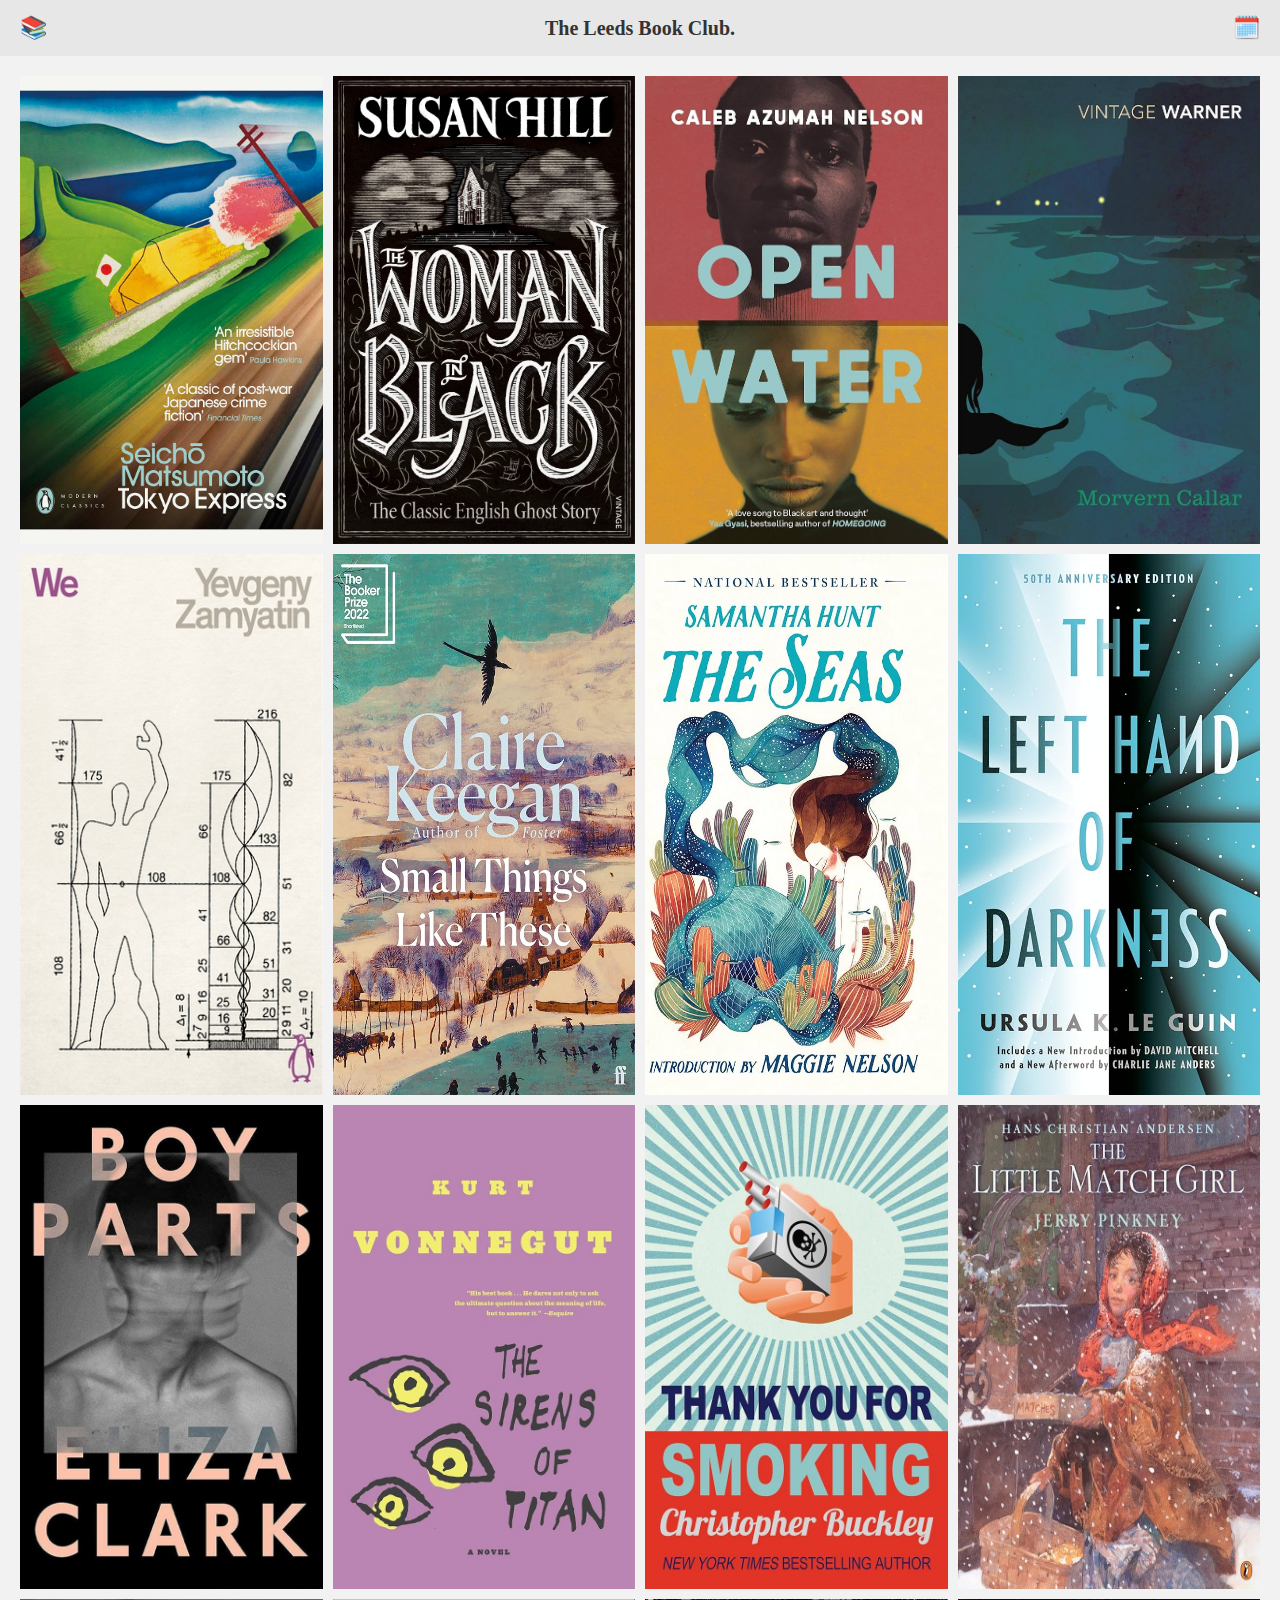
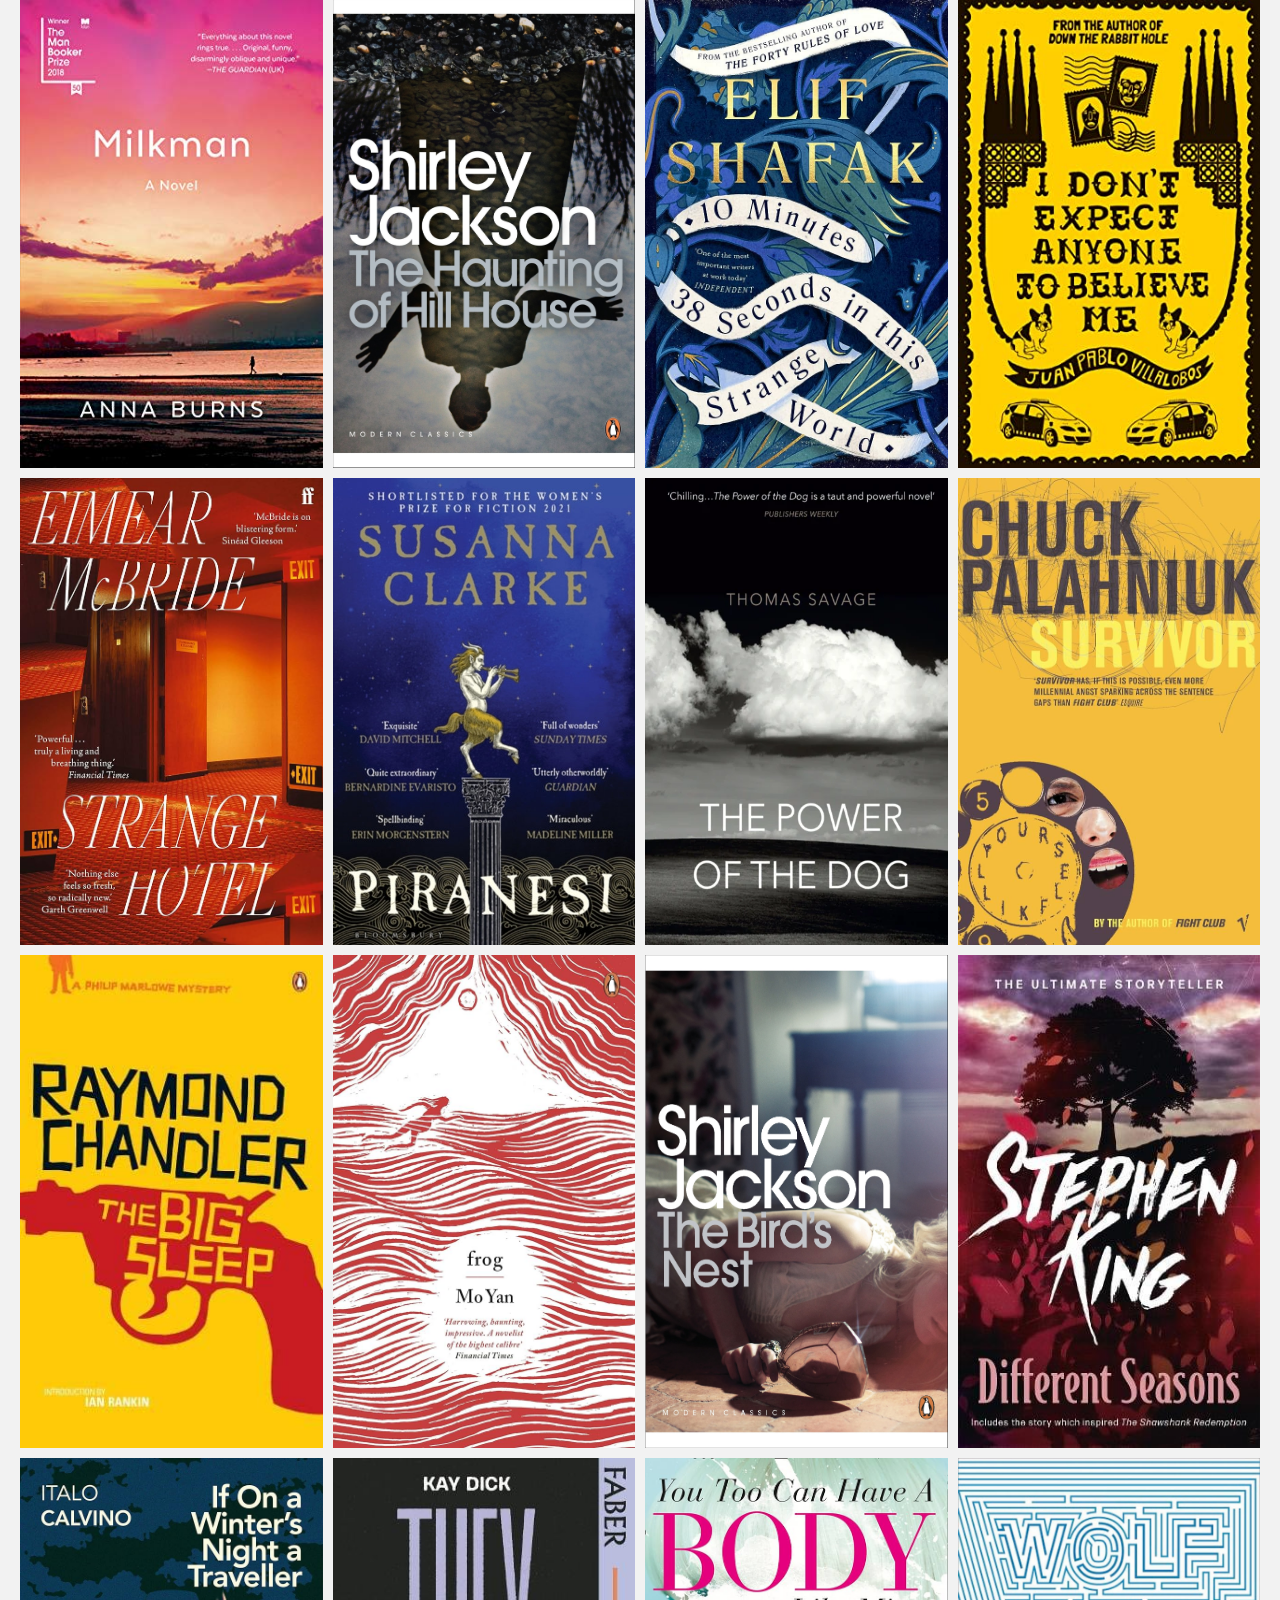
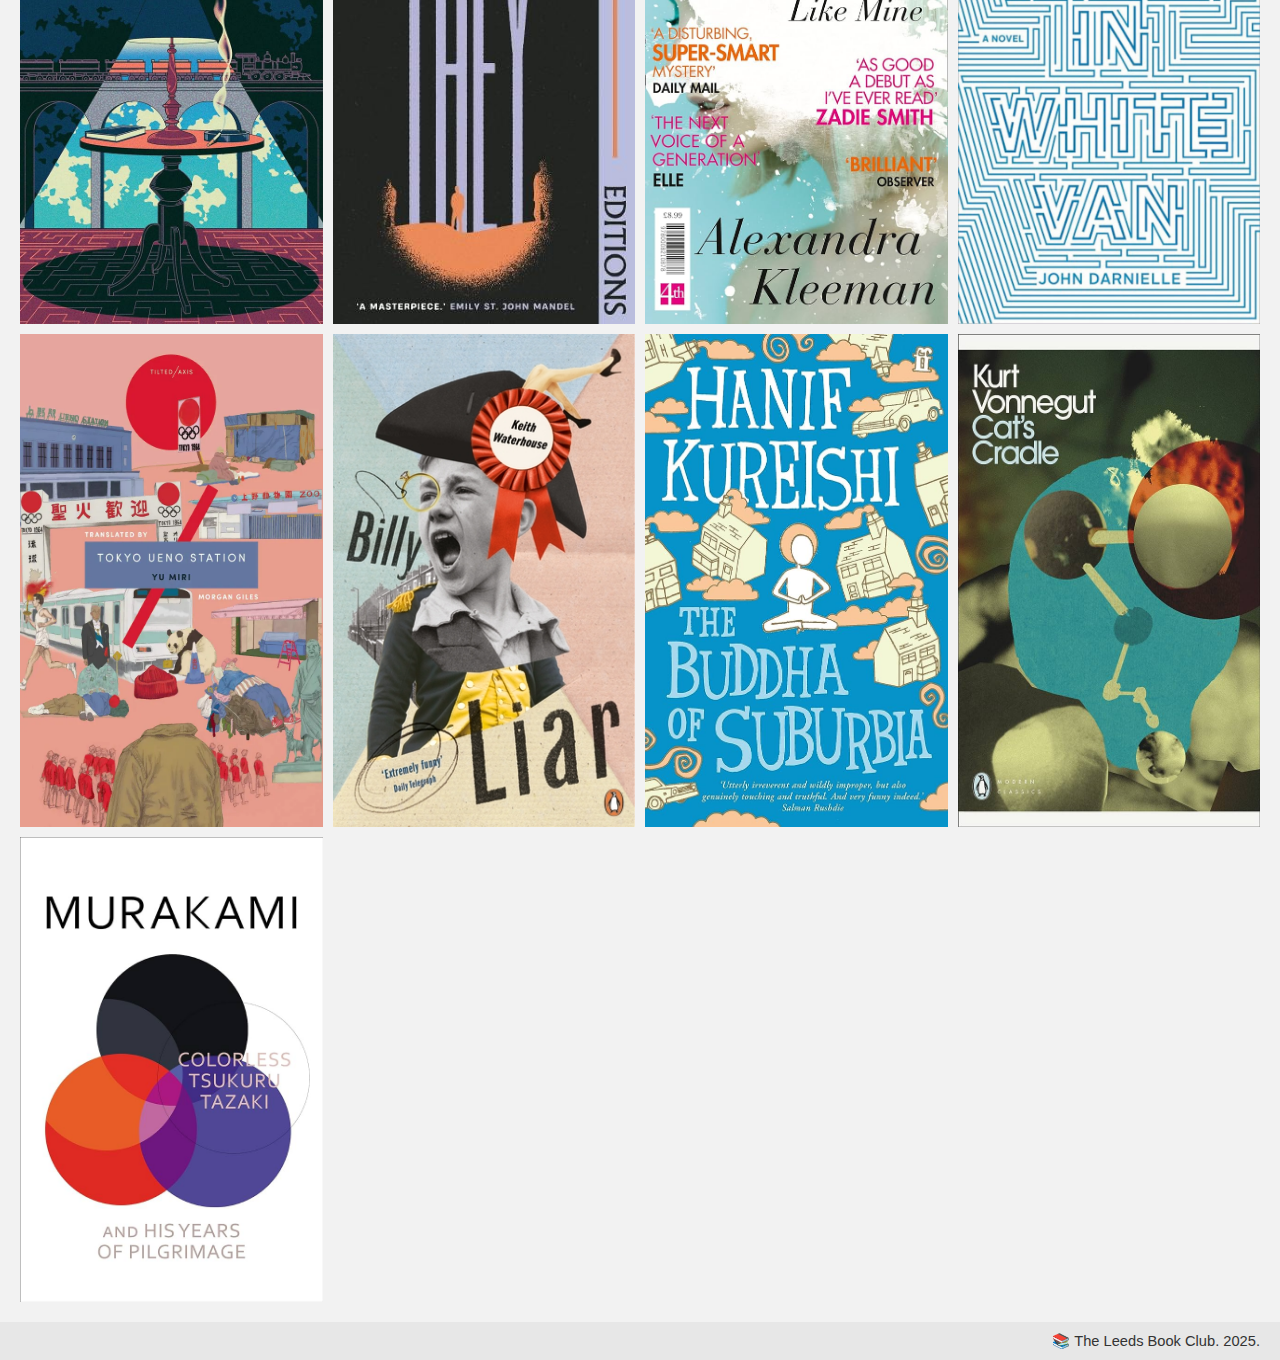
==== commit 42bc642b: "Updated bookclub homepage layout" ====
--- a/bookclub/index.html
+++ b/bookclub/index.html
@@ -1,35 +1,23 @@
-<html>
-    <head>
-        <link rel="stylesheet" href="style.css">
-        <title>Leeds Book Club</title>
-        <link rel="icon" type="image/x-icon" href="/icons/favicon.ico">
-        <script src="scripts.js"></script>
-   </head>
-   <body>
-    <div class="header">
-        <div class="calendar">
-            <button id="calendar-button" onclick="window.location.href='webcal://p127-caldav.icloud.com/published/2/MTAwNDA0MDgzODEwMDQwNN0zfRFHUPZTDfpGG_C6USL32Bzsx21xLCaOhJBVp1E29ikBX0OxW1KMqXPNgm64qR7Tjh4McqFedmDCd0NLTmw'">🗓️</button>
-        </div>
-        <div class="title">
-            <h1 id="title-text" onclick="reverseChildren()">Leeds Book Club</h1>
-        </div>
-    </div>
-    <div id="parent" class="grid-container">
-    </div>
-    <div id="detailPopup" class="detail" style="display: none;">
-        <div style="width: 50%; float:left">
-            <img id="detailImage"/>
-        </div>
-        <div style="width: 45%; float:right;">
-            <button id="closeButton" onclick="closeDetail()">✖</button>
-            <div style="height: 100%; overflow: scroll;">
-                <h1 id="title">This is the book title</h2>
-                <h2 id="author">Author Name</h3>
-                <p id="synopsis"></p>
-                <p id="selector"></p>
-                <p id="date"></p>
-            </div>
-        </div>
-    </div>
-   </body>
-</html>+<!DOCTYPE html>
+<html lang="en">
+<head>
+    <meta charset="UTF-8">
+    <meta name="theme-color" media="(prefers-color-scheme: light)" content="#e7e7e7"/>
+    <meta name="theme-color" media="(prefers-color-scheme: dark)" content="#2e2e2e">
+    <meta name="viewport" content="width=device-width, initial-scale=1.0">
+    <title>TLBC 📚</title>
+    <link rel="stylesheet" href="style.css">
+</head>
+<script src="scripts.js"></script>
+<body>
+    <nav class="navbar">
+        <div class="logo">📚</div>
+        <div class="title">The Leeds Book Club.</div>
+        <a href="webcal://p127-caldav.icloud.com/published/2/MTAwNDA0MDgzODEwMDQwNN0zfRFHUPZTDfpGG_C6USL32Bzsx21xLCaOhJBVp1E29ikBX0OxW1KMqXPNgm64qR7Tjh4McqFedmDCd0NLTmw" title="Subscribe to calendar">🗓️</a>
+    </nav>
+    <div class="grid-container" id="books-grid"></div>
+    <footer class="footer">
+        <p>📚 The Leeds Book Club. 2025.</p>
+    </footer>
+</body>
+</html>
--- a/bookclub/style.css
+++ b/bookclub/style.css
@@ -1,131 +1,57 @@
 * {
+    margin: 0;
     padding: 0;
-    margin: 0;
+    box-sizing: border-box;
+    color: #333;
+    font: 11pt Avenir, 'Segoe UI', 'Lucida Grande', Lucida, Verdana, sans-serif;
 }
 
-:root {
-    color-scheme: light dark;
+body {
+    font-family: Arial, sans-serif;
 }
 
-html {
-    scroll-behavior: smooth;
-  }
-
-body{
-    background-color:  rgb(250,249,246);
-    margin: 0;
+.footer {
+    bottom: 0;
+    left: 0;
+    width: 100%;
+    padding: 10px 20px;
+    text-align: right;
+    background-color:#e7e7e7;
 }
 
-p{
-    color: black;
-    font-size: 10;
-    font-family: Georgia, Helvetica, Arial, sans-serif;
-    text-align: start !important;
-    text-align: -moz-start;
-    text-align: -webkit-start;
-    padding-right: 10;
+.navbar {
+    display: flex;
+    align-items: center;
+    justify-content: space-between;
+    padding: 15px 20px;
+    background-color:#e7e7e7;
+}
+.navbar .logo {
+    font-size: 1.5rem;
+}
+.navbar .title {
+    font-size: 20px;
+    white-space: nowrap;
+    font-weight: bold;
+    font-family: Georgia, Palatino, 'Palatino Linotype', Times, 'Times New Roman', serif;
+}
+.navbar a {
+    text-decoration: none;
+    font-size: 1.5rem;
 }
 
-@media (prefers-color-scheme: dark) {
-    p{
-        color: #eee;
-        font-size: 15;
-        font-family: Georgia, Helvetica, Arial, sans-serif;
-        text-align: start !important;
-        text-align: -moz-start;
-        text-align: -webkit-start;
-        padding-top: 10;
-    }
+.grid-container {
+    display: grid;
+    grid-template-columns: repeat(auto-fit, minmax(250px, 1fr));
+    gap: 10px;
+    padding: 20px;
+    background-color:#f2f2f2;
 }
 
-.header
-{
-    height: 10%;
+.grid-container img {
     width: 100%;
-    position: sticky;
-    top: 0;
-    background: rgba(250,249,246, 0.9);
-    backdrop-filter: blur(10px);
-    -webkit-backdrop-filter: blur(10px);
-    text-align:center;
-    display:inline-block;
-    -webkit-box-shadow: 0 6px 4px -4px #D3D3D3;
-    -moz-box-shadow: 0 6px 4px -4px #D3D3D3;
-    box-shadow: 0 6px 4px -4px #D3D3D3;
-    z-index: 99;
-}
-
-.calendar{
-    position: absolute;
     height: 100%;
-    display:table;
-}
-
-#calendar-button{
-    height: 50px;
-    width: 50px;
-    font-size: 200%;
-    margin: 5px;
-    display:table-cell;
-}
-
-.title{
-    display: inline-block;
-    height: 100%;
-}
-
-@media (prefers-color-scheme: dark) {
-    body {
-      color: #eee;
-      background: #181818;
-    }
-}
-
-@media (prefers-color-scheme: dark) {
-    .header
-    {
-        position: sticky;
-        top: 0;
-        background: rgba(52,50,49,0.7);
-        backdrop-filter: blur(10px);
-        -webkit-backdrop-filter: blur(10px);
-        -webkit-box-shadow: 0 6px 4px -4px rgb(52,50,49);
-        -moz-box-shadow: 0 6px 4px -4px rgb(52,50,49);
-        box-shadow: 0 6px 4px -4px rgb(52,50,49);
-        z-index: 99;
-    }
-}
-
-h1{
-    font-family: Georgia, Helvetica, Arial, sans-serif;
-    color: #323232;
-    margin:0;
-    padding:0;
-    vertical-align:middle;
-    align-self: center;
-    display:table-cell;
-}
-
-@media (prefers-color-scheme: dark) {
-    h1{
-        font-family: Georgia, Helvetica, Arial, sans-serif;
-        color: #eee;
-        margin:0;
-        padding:0;
-        vertical-align:middle;
-        display:table-cell;
-    }
-}
-
-img
-{
-    display: inline-block;
-    width: auto;
-    height: auto;
-    max-width: 95%;
-    margin-left: auto;
-    margin-right: auto;
-    object-fit: cover;
+    object-fit: fill;
     opacity: 1;
 	-webkit-transition: .3s ease-in-out;
 	transition: .3s ease-in-out;
@@ -133,123 +59,25 @@
 
 img:hover
 {
-    opacity: .5;
+    opacity: .9;
 }
 
-@media only screen and (min-width: 480px) {
-    /* styles for browsers larger than 480px; */
+@media only screen and (max-width: 950px) {
     .grid-container {
-        display: grid;
-        grid-template-columns: auto;
-        margin-top: 0;
+        grid-template-columns: repeat(auto-fit, minmax(150px, 1fr));
     }
 }
 
-@media only screen and (min-width: 960px) {
-    /* styles for browsers larger than 960px; */
-    .grid-container {
-        display: grid;
-        grid-template-columns: auto auto;
-        margin-top: 0;
+@media (prefers-color-scheme: dark) {
+    * {
+        color:#f1f1f1;
     }
-}
 
-@media only screen and (min-width: 1080px) {
-    /* styles for browsers larger than 1440px; */
-    .grid-container {
-        display: grid;
-        grid-template-columns: auto auto auto;
-        margin-top: 0;
+    .navbar, .footer{
+        background-color:#2e2e2e;
     }
-}
 
-@media only screen and (min-width: 1440px) {
-    /* styles for browsers larger than 1440px; */
-    .grid-container {
-        display: grid;
-        grid-template-columns: auto auto auto auto;
-        margin-top: 0;
+    .grid-container{
+        background-color:#494949;
     }
-}
-
-@media only screen and (min-width: 2000px) {
-    /* styles for browsers larger than 2000px; */
-    .grid-container {
-        display: grid;
-        grid-template-columns: auto auto auto auto auto;
-        margin-top: 0;
-    }
-}
-
-.grid-item {
-    text-align: center;
-    margin: 10px;
-}
-
-.sort{
-    height: 50%;
-    width: 50%;
-    background-color: aqua;
-}
-
-.detail
-  {
-    background: rgba(250,249,246, 0.9);
-    backdrop-filter: blur(10px);
-    -webkit-backdrop-filter: blur(10px);
-    position: fixed;
-    top: 50%;
-    left: 50%;
-    -webkit-transform: translate(-50%, -50%);
-    transform: translate(-50%, -50%);
-    width: 70%;
-    height: 70%;
-  }
-
-  @media (prefers-color-scheme: dark) {
-    .detail
-  {
-    background: rgba(52,50,49,0.9);
-    backdrop-filter: blur(10px);
-    -webkit-backdrop-filter: blur(10px);
-    position: fixed;
-    top: 50%;
-    left: 50%;
-    -webkit-transform: translate(-50%, -50%);
-    transform: translate(-50%, -50%);
-    width: 70%;
-    height: 70%;
-  }
-}
-
-#detailImage{
-    width: 100%;
-    height: 100%;
-    max-width: none;
-    max-height: none;
-    min-height: 100%;
-    min-width: 100%;
-    object-fit: contain;
-    flex: 1;
-}
-
-#closeButton{
-    float: right;
-    top: 0;
-    padding: 10px;
-    margin: 10;
-}
-
-#calendar{
-    float: left;
-    top: 0;
-    padding: 10px;
-    margin: 10;
-}
-
-.info
-{
-    color: transparent;
-    font-size: 0;
-
-}
+}